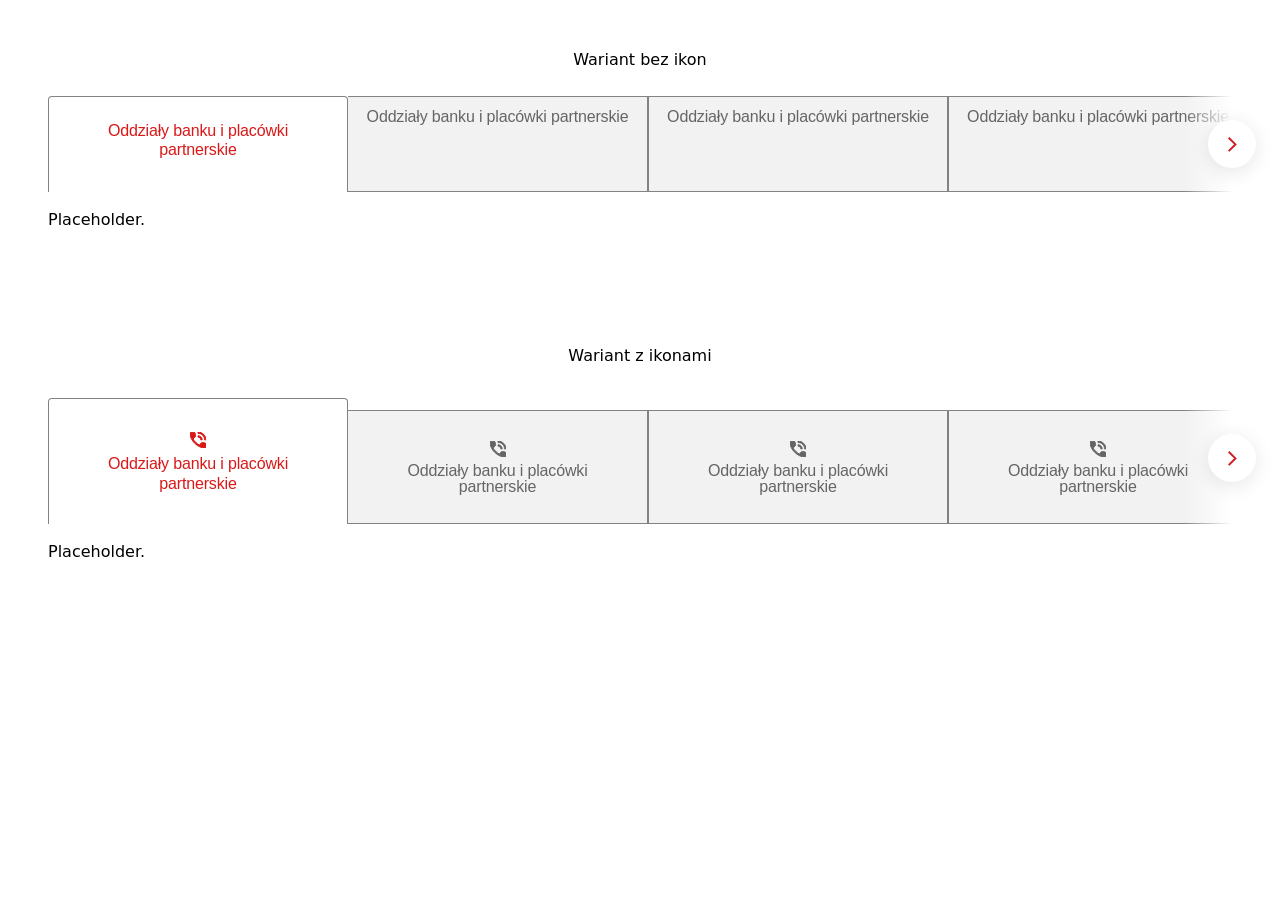
==== public/ptabs.html @ f1843fab "Added mobile tabs and js" ====
<!doctype html>
<html lang="pl">
  <head>
    <meta charset="utf-8" />
    <meta name="viewport" content="width=device-width, initial-scale=1" />
    <title>Taby uniwersalne - test</title>
    <link rel="stylesheet" href="./assets/css/styles.css" />
  </head>
  <body>
    <main class="ptabs-demo">
      <section class="ptabs-container">
        <div class="ptabs-container__title" id="ptabs-title-noicons" role="heading" aria-level="2">Wariant bez ikon</div>
        <div class="ptabs ptabs--no-icons" data-ptabs>
          <div class="ptabs__list" role="tablist" aria-labelledby="ptabs-title-noicons">
            <button class="ptabs__tab" role="tab" id="noicon-tab-1" aria-controls="noicon-panel-1" aria-selected="true" tabindex="0">
              <span class="ptabs__label">Oddziały banku i placówki partnerskie</span>
            </button>
            <button class="ptabs__tab" role="tab" id="noicon-tab-2" aria-controls="noicon-panel-2" aria-selected="false" tabindex="-1">
              <span class="ptabs__label">Oddziały banku i placówki partnerskie</span>
            </button>
            <button class="ptabs__tab" role="tab" id="noicon-tab-3" aria-controls="noicon-panel-3" aria-selected="false" tabindex="-1">
              <span class="ptabs__label">Oddziały banku i placówki partnerskie</span>
            </button>
            <button class="ptabs__tab" role="tab" id="noicon-tab-4" aria-controls="noicon-panel-4" aria-selected="false" tabindex="-1">
              <span class="ptabs__label">Oddziały banku i placówki partnerskie</span>
            </button>
          </div>
          <div class="ptabs__panel" role="tabpanel" id="noicon-panel-1" aria-labelledby="noicon-tab-1" tabindex="-1">
            <p>Placeholder.</p>
          </div>
          <div class="ptabs__panel" role="tabpanel" id="noicon-panel-2" aria-labelledby="noicon-tab-2" tabindex="-1" hidden>
            <p>Placeholder.</p>
          </div>
          <div class="ptabs__panel" role="tabpanel" id="noicon-panel-3" aria-labelledby="noicon-tab-3" tabindex="-1" hidden>
            <p>Placeholder.</p>
          </div>
          <div class="ptabs__panel" role="tabpanel" id="noicon-panel-4" aria-labelledby="noicon-tab-4" tabindex="-1" hidden>
            <p>Placeholder.</p>
          </div>
        </div>
      </section>

      <section class="ptabs-container">
        <div class="ptabs-container__title" id="ptabs-title-icons" role="heading" aria-level="2">Wariant z ikonami</div>
        <div class="ptabs ptabs--icons" data-ptabs>
          <div class="ptabs__list" role="tablist" aria-labelledby="ptabs-title-icons">
            <button class="ptabs__tab" role="tab" id="icon-tab-1" aria-controls="icon-panel-1" aria-selected="true" tabindex="0">
              <span class="ptabs__icon" aria-hidden="true">
                <svg width="16" height="16" viewBox="0 0 16 16" fill="none">
                  <path d="M14.5914 7.8662C14.5373 6.08719 13.8814 4.5767 12.6239 3.33472C11.3663 2.0926 9.83709 1.44479 8.03615 1.3913V0C9.13171 0.0238068 10.1574 0.245565 11.1132 0.665275C12.0691 1.08514 12.9041 1.64761 13.6181 2.3527C14.3319 3.05793 14.9013 3.88259 15.3262 4.82667C15.7513 5.7709 15.9759 6.78408 16 7.8662H14.5914ZM10.8352 7.8662C10.7811 7.12294 10.4891 6.48819 9.95933 5.96197C9.42955 5.4359 8.78849 5.14906 8.03615 5.10145V3.71014C9.17866 3.75776 10.152 4.18017 10.9561 4.97739C11.7604 5.77476 12.1896 6.7377 12.2438 7.8662H10.8352ZM14.9687 16C13.199 16 11.4212 15.5936 9.63512 14.7808C7.8492 13.9679 6.20681 12.8213 4.70793 11.341C3.21515 9.86048 2.0573 8.23961 1.23438 6.47838C0.41146 4.7173 0 2.96278 0 1.21484C0 0.93658 0.093905 0.70315 0.281715 0.514551C0.469525 0.326106 0.704287 0.231884 0.986002 0.231884H4.04871C4.28582 0.231884 4.495 0.308329 4.67623 0.461218C4.85747 0.613952 4.97274 0.802705 5.02204 1.02748L5.56035 3.75652C5.5976 4.00974 5.58977 4.22732 5.53687 4.40928C5.48382 4.59123 5.38866 4.74404 5.2514 4.86771L3.08267 6.95304C3.43168 7.58439 3.83046 8.18164 4.27902 8.74481C4.72741 9.30783 5.2129 9.84557 5.73548 10.358C6.25071 10.8671 6.79849 11.3398 7.37882 11.7762C7.95915 12.2126 8.58581 12.6187 9.2588 12.9946L11.366 10.8951C11.513 10.744 11.6909 10.6381 11.8999 10.5774C12.1087 10.5168 12.3257 10.502 12.5509 10.5329L15.1584 11.0574C15.3955 11.1192 15.589 11.2387 15.7389 11.4159C15.8889 11.593 15.9638 11.794 15.9638 12.0188V15.0261C15.9638 15.3043 15.8685 15.5362 15.6777 15.7217C15.4867 15.9072 15.2504 16 14.9687 16Z" fill="currentColor"/>
                </svg>
              </span>
              <span class="ptabs__label">Oddziały banku i placówki partnerskie</span>
            </button>
            <button class="ptabs__tab" role="tab" id="icon-tab-2" aria-controls="icon-panel-2" aria-selected="false" tabindex="-1">
              <span class="ptabs__icon" aria-hidden="true">
                <svg width="16" height="16" viewBox="0 0 16 16" fill="none">
                  <path d="M14.5914 7.8662C14.5373 6.08719 13.8814 4.5767 12.6239 3.33472C11.3663 2.0926 9.83709 1.44479 8.03615 1.3913V0C9.13171 0.0238068 10.1574 0.245565 11.1132 0.665275C12.0691 1.08514 12.9041 1.64761 13.6181 2.3527C14.3319 3.05793 14.9013 3.88259 15.3262 4.82667C15.7513 5.7709 15.9759 6.78408 16 7.8662H14.5914ZM10.8352 7.8662C10.7811 7.12294 10.4891 6.48819 9.95933 5.96197C9.42955 5.4359 8.78849 5.14906 8.03615 5.10145V3.71014C9.17866 3.75776 10.152 4.18017 10.9561 4.97739C11.7604 5.77476 12.1896 6.7377 12.2438 7.8662H10.8352ZM14.9687 16C13.199 16 11.4212 15.5936 9.63512 14.7808C7.8492 13.9679 6.20681 12.8213 4.70793 11.341C3.21515 9.86048 2.0573 8.23961 1.23438 6.47838C0.41146 4.7173 0 2.96278 0 1.21484C0 0.93658 0.093905 0.70315 0.281715 0.514551C0.469525 0.326106 0.704287 0.231884 0.986002 0.231884H4.04871C4.28582 0.231884 4.495 0.308329 4.67623 0.461218C4.85747 0.613952 4.97274 0.802705 5.02204 1.02748L5.56035 3.75652C5.5976 4.00974 5.58977 4.22732 5.53687 4.40928C5.48382 4.59123 5.38866 4.74404 5.2514 4.86771L3.08267 6.95304C3.43168 7.58439 3.83046 8.18164 4.27902 8.74481C4.72741 9.30783 5.2129 9.84557 5.73548 10.358C6.25071 10.8671 6.79849 11.3398 7.37882 11.7762C7.95915 12.2126 8.58581 12.6187 9.2588 12.9946L11.366 10.8951C11.513 10.744 11.6909 10.6381 11.8999 10.5774C12.1087 10.5168 12.3257 10.502 12.5509 10.5329L15.1584 11.0574C15.3955 11.1192 15.589 11.2387 15.7389 11.4159C15.8889 11.593 15.9638 11.794 15.9638 12.0188V15.0261C15.9638 15.3043 15.8685 15.5362 15.6777 15.7217C15.4867 15.9072 15.2504 16 14.9687 16Z" fill="currentColor"/>
                </svg>
              </span>
              <span class="ptabs__label">Oddziały banku i placówki partnerskie</span>
            </button>
            <button class="ptabs__tab" role="tab" id="icon-tab-3" aria-controls="icon-panel-3" aria-selected="false" tabindex="-1">
              <span class="ptabs__icon" aria-hidden="true">
                <svg width="16" height="16" viewBox="0 0 16 16" fill="none">
                  <path d="M14.5914 7.8662C14.5373 6.08719 13.8814 4.5767 12.6239 3.33472C11.3663 2.0926 9.83709 1.44479 8.03615 1.3913V0C9.13171 0.0238068 10.1574 0.245565 11.1132 0.665275C12.0691 1.08514 12.9041 1.64761 13.6181 2.3527C14.3319 3.05793 14.9013 3.88259 15.3262 4.82667C15.7513 5.7709 15.9759 6.78408 16 7.8662H14.5914ZM10.8352 7.8662C10.7811 7.12294 10.4891 6.48819 9.95933 5.96197C9.42955 5.4359 8.78849 5.14906 8.03615 5.10145V3.71014C9.17866 3.75776 10.152 4.18017 10.9561 4.97739C11.7604 5.77476 12.1896 6.7377 12.2438 7.8662H10.8352ZM14.9687 16C13.199 16 11.4212 15.5936 9.63512 14.7808C7.8492 13.9679 6.20681 12.8213 4.70793 11.341C3.21515 9.86048 2.0573 8.23961 1.23438 6.47838C0.41146 4.7173 0 2.96278 0 1.21484C0 0.93658 0.093905 0.70315 0.281715 0.514551C0.469525 0.326106 0.704287 0.231884 0.986002 0.231884H4.04871C4.28582 0.231884 4.495 0.308329 4.67623 0.461218C4.85747 0.613952 4.97274 0.802705 5.02204 1.02748L5.56035 3.75652C5.5976 4.00974 5.58977 4.22732 5.53687 4.40928C5.48382 4.59123 5.38866 4.74404 5.2514 4.86771L3.08267 6.95304C3.43168 7.58439 3.83046 8.18164 4.27902 8.74481C4.72741 9.30783 5.2129 9.84557 5.73548 10.358C6.25071 10.8671 6.79849 11.3398 7.37882 11.7762C7.95915 12.2126 8.58581 12.6187 9.2588 12.9946L11.366 10.8951C11.513 10.744 11.6909 10.6381 11.8999 10.5774C12.1087 10.5168 12.3257 10.502 12.5509 10.5329L15.1584 11.0574C15.3955 11.1192 15.589 11.2387 15.7389 11.4159C15.8889 11.593 15.9638 11.794 15.9638 12.0188V15.0261C15.9638 15.3043 15.8685 15.5362 15.6777 15.7217C15.4867 15.9072 15.2504 16 14.9687 16Z" fill="currentColor"/>
                </svg>
              </span>
              <span class="ptabs__label">Oddziały banku i placówki partnerskie</span>
            </button>
            <button class="ptabs__tab" role="tab" id="icon-tab-4" aria-controls="icon-panel-4" aria-selected="false" tabindex="-1">
              <span class="ptabs__icon" aria-hidden="true">
                <svg width="16" height="16" viewBox="0 0 16 16" fill="none">
                  <path d="M14.5914 7.8662C14.5373 6.08719 13.8814 4.5767 12.6239 3.33472C11.3663 2.0926 9.83709 1.44479 8.03615 1.3913V0C9.13171 0.0238068 10.1574 0.245565 11.1132 0.665275C12.0691 1.08514 12.9041 1.64761 13.6181 2.3527C14.3319 3.05793 14.9013 3.88259 15.3262 4.82667C15.7513 5.7709 15.9759 6.78408 16 7.8662H14.5914ZM10.8352 7.8662C10.7811 7.12294 10.4891 6.48819 9.95933 5.96197C9.42955 5.4359 8.78849 5.14906 8.03615 5.10145V3.71014C9.17866 3.75776 10.152 4.18017 10.9561 4.97739C11.7604 5.77476 12.1896 6.7377 12.2438 7.8662H10.8352ZM14.9687 16C13.199 16 11.4212 15.5936 9.63512 14.7808C7.8492 13.9679 6.20681 12.8213 4.70793 11.341C3.21515 9.86048 2.0573 8.23961 1.23438 6.47838C0.41146 4.7173 0 2.96278 0 1.21484C0 0.93658 0.093905 0.70315 0.281715 0.514551C0.469525 0.326106 0.704287 0.231884 0.986002 0.231884H4.04871C4.28582 0.231884 4.495 0.308329 4.67623 0.461218C4.85747 0.613952 4.97274 0.802705 5.02204 1.02748L5.56035 3.75652C5.5976 4.00974 5.58977 4.22732 5.53687 4.40928C5.48382 4.59123 5.38866 4.74404 5.2514 4.86771L3.08267 6.95304C3.43168 7.58439 3.83046 8.18164 4.27902 8.74481C4.72741 9.30783 5.21290 9.84557 5.73548 10.358C6.25071 10.8671 6.79849 11.3398 7.37882 11.7762C7.95915 12.2126 8.58581 12.6187 9.2588 12.9946L11.366 10.8951C11.513 10.744 11.6909 10.6381 11.8999 10.5774C12.1087 10.5168 12.3257 10.502 12.5509 10.5329L15.1584 11.0574C15.3955 11.1192 15.589 11.2387 15.7389 11.4159C15.8889 11.593 15.9638 11.794 15.9638 12.0188V15.0261C15.9638 15.3043 15.8685 15.5362 15.6777 15.7217C15.4867 15.9072 15.2504 16 14.9687 16Z" fill="currentColor"/>
                </svg>
              </span>
              <span class="ptabs__label">Oddziały banku i placówki partnerskie</span>
            </button>
          </div>
          <div class="ptabs__panel" role="tabpanel" id="icon-panel-1" aria-labelledby="icon-tab-1" tabindex="-1">
            <p>Placeholder.</p>
          </div>
          <div class="ptabs__panel" role="tabpanel" id="icon-panel-2" aria-labelledby="icon-tab-2" tabindex="-1" hidden>
            <p>Placeholder.</p>
          </div>
          <div class="ptabs__panel" role="tabpanel" id="icon-panel-3" aria-labelledby="icon-tab-3" tabindex="-1" hidden>
            <p>Placeholder.</p>
          </div>
          <div class="ptabs__panel" role="tabpanel" id="icon-panel-4" aria-labelledby="icon-tab-4" tabindex="-1" hidden>
            <p>Placeholder.</p>
          </div>
        </div>
      </section>
    </main>

    <script src="./assets/js/p-tabs.js" type="module"></script>
    <script src="./assets/js/paccordion.js" type="module"></script>
  </body>
</html>
---- public/assets/css/styles.css ----
@charset "UTF-8";
/* Entry point: imports in strict order (mobile-first). */
/* 2) Base: reset + global elements */
html,
body {
  height: 100%;
}

body {
  margin: 0;
  font-family: ui-sans-serif, system-ui, -apple-system, Segoe UI, Roboto, Arial, "Noto Sans", "Liberation Sans", sans-serif;
  background: #ffffff;
  color: #000000;
  line-height: 1.5;
}

a {
  color: inherit;
}

:root {
  --primary-color: #D91918;
  --primary-color-alt: #D11E25;
  --primary-color-90: #C61B21;
  --primary-color-alt-90: #BA2025;
  --primary-color-line: #D21D23;
  --primary-color-alpha: rgba(213, 0, 0, 0.9019607843);
  --primary-gradient: linear-gradient(180deg, var(--primary-color), var(--primary-color-alt));
  --primary-gradient-90: linear-gradient(180deg, var(--primary-color), var(--primary-color-alt));
  --primary-color-filter: invert(16%) sepia(77%) saturate(3542%) hue-rotate(349deg) brightness(103%) contrast(104%);
  --primary-color-alt-filter: invert(20%) sepia(88%) saturate(2417%) hue-rotate(342deg) brightness(90%) contrast(104%);
  --primary-color-90-filter: invert(15%) sepia(94%) saturate(4400%) hue-rotate(351deg) brightness(81%) contrast(90%);
}

body.bodytype-privatebanking {
  --primary-color: #B2A163;
  --primary-color-alt: #AAA668;
  --primary-color-90: #A59B5D;
  --primary-color-alt-90: #9A9F62;
  --primary-color-line: #ABA566;
  --primary-color-alpha: rgba(178, 161, 0, 0.9019607843);
  --primary-gradient: linear-gradient(180deg, var(--primary-color), var(--primary-color-alt));
  --primary-gradient-90: linear-gradient(180deg, var(--primary-color), var(--primary-color-alt));
  --primary-color-filter: invert(74%) sepia(10%) saturate(1390%) hue-rotate(10deg) brightness(85%) contrast(91%);
  --primary-color-alt-filter: invert(71%) sepia(15%) saturate(892%) hue-rotate(19deg) brightness(89%) contrast(89%);
  --primary-color-90-filter: invert(73%) sepia(11%) saturate(1425%) hue-rotate(14deg) brightness(84%) contrast(81%);
}

@font-face {
  font-family: "Sofia Pro Light";
  src: local("Sofia Pro Light"), url("./fonts/sofia-pro-light.woff2") format("woff2"), url("./fonts/sofia-pro-light.ttf") format("truetype");
  font-weight: normal;
  font-display: swap;
}
@font-face {
  font-family: "Sofia Pro Medium";
  src: local("Sofia Pro Medium"), url("./fonts/sofia-pro-medium.woff2") format("woff2"), url("./fonts/sofia-pro-medium.ttf") format("truetype");
  font-weight: normal;
  font-display: swap;
}
@font-face {
  font-family: "Sofia Pro Medium Italic";
  src: local("Sofia Pro Medium Italic"), url("./fonts/sofia-pro-medium-italic.woff2") format("woff2"), url("./fonts/sofia-pro-medium-italic.ttf") format("truetype");
  font-weight: normal;
  font-display: swap;
}
@font-face {
  font-family: "Sofia Pro Bold";
  src: local("Sofia Pro Bold"), url("./fonts/sofia-pro-bold.woff2") format("woff2"), url("./fonts/sofia-pro-bold.ttf") format("truetype");
  font-weight: normal;
  font-display: swap;
}
@font-face {
  font-family: "Sofia Pro Bold Italic";
  src: local("Sofia Pro Bold Italic"), url("./fonts/sofia-pro-bold-italic.woff2") format("woff2"), url("./fonts/sofia-pro-bold-italic.ttf") format("truetype");
  font-style: normal;
  font-display: swap;
}
@font-face {
  font-family: "Sofia Pro Extra Light Italic";
  src: local("Sofia Pro Extra Light Italic"), url("./fonts/sofia-pro-extra-light-italic.woff2") format("woff2"), url("./fonts/sofia-pro-extra-light-italic.ttf") format("truetype");
  font-weight: normal;
  font-display: swap;
}
@font-face {
  font-family: "Sofia Pro Semi Bold";
  src: local("Sofia Pro Semi Bold"), url("./fonts/sofia-pro-semi-bold.woff2") format("woff2"), url("./fonts/sofia-pro-semi-bold.ttf") format("truetype");
  font-weight: normal;
  font-display: swap;
}
@font-face {
  font-family: "Sofia Pro Ultra Light Italic";
  src: local("Sofia Pro Ultra Light Italic"), url("./fonts/sofia-pro-ultra-light-italic.woff2") format("woff2"), url("./fonts/sofia-pro-ultra-light-italic.ttf") format("truetype");
  font-weight: normal;
  font-display: swap;
}
@font-face {
  font-family: "Sofia Pro Regular";
  src: local("Sofia Pro Regular"), url("./fonts/sofia-pro-regular.woff2") format("woff2"), url("./fonts/sofia-pro-regular.ttf") format("truetype");
  font-weight: normal;
  font-display: swap;
}
@font-face {
  font-family: "Sofia Pro Regular Italic";
  src: local("Sofia Pro Regular Italic"), url("./fonts/sofia-pro-regular-italic.woff2") format("woff2"), url("./fonts/sofia-pro-regular-italic.ttf") format("truetype");
  font-weight: normal;
  font-display: swap;
}
@font-face {
  font-family: "Sofia Pro Black";
  src: local("Sofia Pro Black"), url("./fonts/sofia-pro-black.woff2") format("woff2"), url("./fonts/sofia-pro-black.ttf") format("truetype");
  font-display: swap;
}
/*
* BREAKPOINTS
* nazwa | od | do | opis
* ------------------------------------------------------------
*
* small, -small | 0 | 639 | tylko small
* -mobile       | 0 | 959 | mobile i mniejsze
* mobile        | 640 | 959 | tylko mobile
* mobile-       | 640 | ∞   | mobile i większe
* -tablet       | 0 | 1279 | tablet i mniejsze
* tablet        | 960 | 1279 | tylko tablet
* tablet-       | 960 | ∞   | tablet i większe
* -desktop      | 0 | 1679 | desktop i mniejsze
* desktop       | 1280 | 1679 | tylko desktop
* desktop-      | 1280 | ∞  | desktop i większe
* big, big-     | 1680 | ∞  | big i większe
*
*/
.paccordion {
  --rp-gutter: 20px;
  --rp-step: 16px;
}
@media (max-width: 959px) {
  .paccordion {
    --rp-step: 0px;
    padding: 16px var(--rp-gutter);
  }
}
@media (min-width: 960px) {
  .paccordion {
    --rp-step: 20px;
    --rp-gutter: 30px;
    padding: 24px var(--rp-gutter);
  }
}
@media (min-width: 1280px) {
  .paccordion.paccordion.paccordion {
    --rp-gutter: 48px;
    padding: 48px 48px;
  }
  .paccordion.paccordion.paccordion.paccordion--nested {
    padding: 0;
  }
}
.paccordion--framed {
  border: 1px solid #C0C0C0;
  background: #fff;
}
.paccordion-container__header--spaced + .paccordion-container__section > .paccordion--framed {
  border-top: 0;
}
.paccordion-container__section:has(+ .paccordion-container__header) > .paccordion--framed {
  border-bottom: 0;
}
.paccordion--nested {
  border-top: 0;
}
.paccordion__item {
  --rp-lvl: 1;
  --rp-indent: calc(
      var(--rp-gutter) + (var(--rp-lvl) - 1) * var(--rp-step)
  );
  --rp-indent-level: 0px;
  position: relative;
}
.paccordion__item--l1 {
  --rp-lvl: 1;
}
@media (min-width: 960px) {
  .paccordion__item--l1 {
    --rp-indent-level: 0px;
  }
}
@media (max-width: 959px) {
  .paccordion__item--l1 .paccordion__label {
    font-family: "SofiaPro-SemiBold", sans-serif;
    font-weight: 700;
    font-size: 18px;
    line-height: 1;
    letter-spacing: 0;
  }
}
.paccordion__item--l2 {
  --rp-lvl: 2;
}
@media (min-width: 960px) {
  .paccordion__item--l2 {
    --rp-indent-level: 0px;
  }
}
.paccordion__item--l2 .paccordion__label {
  font-size: 18px;
  line-height: 18px;
  font-weight: 400;
  letter-spacing: -0.01em;
}
@media (max-width: 959px) {
  .paccordion__item--l2 .paccordion__label {
    font-family: "SofiaPro-Regular", sans-serif;
    font-weight: 400;
    font-size: 18px;
    line-height: 1;
    letter-spacing: -0.01em;
  }
}
.paccordion__item--l3 {
  --rp-lvl: 3;
}
@media (min-width: 960px) {
  .paccordion__item--l3 {
    --rp-indent-level: 34px;
  }
}
@media (max-width: 959px) {
  .paccordion__item--l3 .paccordion__label {
    font-family: "SofiaPro-Regular", sans-serif;
    font-weight: 400;
    font-size: 18px;
    line-height: 1;
    letter-spacing: -0.01em;
  }
}
.paccordion__item--l4 {
  --rp-lvl: 4;
}
@media (min-width: 960px) {
  .paccordion__item--l4 {
    --rp-indent-level: 68px;
  }
}
@media (max-width: 959px) {
  .paccordion__item--l4 .paccordion__label {
    font-family: "SofiaPro-Regular", sans-serif;
    font-weight: 400;
    font-size: 18px;
    line-height: 1;
    letter-spacing: -0.01em;
  }
}
.paccordion__item::before {
  content: none;
}
.paccordion__item--open + .paccordion__item::before {
  content: none;
  display: none;
}
.paccordion__item:has(> .paccordion__heading > .paccordion__button[aria-expanded=true]) + .paccordion__item::before {
  content: none;
  display: none;
}
.paccordion--nested .paccordion__item::before {
  content: "";
  position: absolute;
  left: var(--rp-gutter);
  right: var(--rp-gutter);
  top: 0;
  height: 1px;
  background: #C0C0C0;
}
@media (max-width: 959px) {
  .paccordion--nested .paccordion__item::before {
    left: 0;
    right: 0;
  }
}
@media (min-width: 960px) {
  .paccordion--nested .paccordion__item::before {
    left: 0;
    right: 0;
  }
}
@media (min-width: 1280px) {
  .paccordion--nested .paccordion__item::before {
    left: 0;
    right: 0;
  }
}
.paccordion [id] {
  scroll-margin-top: 16px;
}
.paccordion > .paccordion__item:first-child::before {
  content: none;
}
.paccordion__panel > .paccordion > .paccordion__item:first-child::before {
  content: none;
}
.paccordion__item--open > .paccordion__panel > .paccordion > .paccordion__item:first-child::before {
  content: none;
}
.paccordion__heading {
  margin: 0;
}
@media (max-width: 959px) {
  .paccordion__heading {
    padding-left: 0;
    padding-right: 0;
  }
}
@media (min-width: 960px) {
  .paccordion__heading {
    padding-left: 0;
    padding-right: 0;
  }
}
.paccordion button.paccordion__button.paccordion__button.paccordion__button {
  width: 100%;
  display: flex;
  align-items: center;
  justify-content: space-between;
  gap: 10px;
  background-color: transparent;
  background-image: linear-gradient(#C0C0C0, #C0C0C0);
  background-size: 100% 1px;
  background-repeat: no-repeat;
  background-position: 0 0;
  border: 0;
  border-radius: 0;
  padding: 9px 28px 9px 28px;
  cursor: pointer;
  font: inherit;
  text-align: left;
  position: relative;
  box-sizing: border-box;
}
.paccordion button.paccordion__button.paccordion__button.paccordion__button--startIcon {
  justify-content: flex-start;
}
@media (max-width: 959px) {
  .paccordion button.paccordion__button.paccordion__button.paccordion__button {
    padding: 8px 8px;
  }
}
@media (min-width: 960px) {
  .paccordion button.paccordion__button.paccordion__button.paccordion__button {
    padding: 24px 16px;
    padding-left: calc(16px + var(--rp-indent-level));
    padding-right: 16px;
  }
}
@media (min-width: 1280px) {
  .paccordion button.paccordion__button.paccordion__button.paccordion__button {
    padding: 24px 16px;
    padding-left: calc(16px + var(--rp-indent-level));
  }
}
.paccordion button.paccordion__button.paccordion__button.paccordion__button:hover, .paccordion button.paccordion__button.paccordion__button.paccordion__button:active {
  background-color: #e2e2e2;
  color: inherit;
}
.paccordion button.paccordion__button.paccordion__button.paccordion__button:focus-visible {
  outline: none;
}
.paccordion button.paccordion__button.paccordion__button.paccordion__button:focus-visible::before {
  content: "";
  position: absolute;
  inset: 0;
  border: 1px solid #D91918;
  pointer-events: none;
  z-index: 1;
}
.paccordion button.paccordion__button.paccordion__button.paccordion__button:focus-visible {
  background-color: #C0C0C0;
}
.paccordion button.paccordion__button.paccordion__button.paccordion__button[aria-expanded=true]:focus-visible::after {
  background: #D91918;
}
.paccordion > .paccordion__item:first-child button.paccordion__button.paccordion__button.paccordion__button {
  background-image: none;
}
@media (min-width: 1280px) {
  .paccordion > .paccordion__item:first-child button.paccordion__button.paccordion__button.paccordion__button {
    padding: 24px 16px;
  }
}
.paccordion__item--open + .paccordion__item > .paccordion__heading > .paccordion__button {
  background-image: none;
}
.paccordion__item:has(> .paccordion__heading > .paccordion__button[aria-expanded=true]) + .paccordion__item > .paccordion__heading > .paccordion__button {
  background-image: none;
}
.paccordion button.paccordion__button.paccordion__button.paccordion__button[aria-expanded=true]::after {
  content: "";
  position: absolute;
  left: var(--rp-gutter);
  right: var(--rp-gutter);
  bottom: 0;
  height: 1px;
  background: #C0C0C0;
}
@media (max-width: 959px) {
  .paccordion button.paccordion__button.paccordion__button.paccordion__button[aria-expanded=true]::after {
    left: 0;
    right: 0;
  }
}
@media (min-width: 960px) {
  .paccordion button.paccordion__button.paccordion__button.paccordion__button[aria-expanded=true]::after {
    left: 0;
    right: 0;
  }
}
.paccordion button.paccordion__button.paccordion__button.paccordion__button[aria-expanded=false] {
  background-color: transparent;
  color: #656565;
}
.paccordion button.paccordion__button.paccordion__button.paccordion__button[aria-expanded=false]:hover, .paccordion button.paccordion__button.paccordion__button.paccordion__button[aria-expanded=false]:active {
  background-color: #e2e2e2;
  color: inherit;
}
.paccordion button.paccordion__button.paccordion__button.paccordion__button[aria-expanded=true] {
  background-color: #ffffff;
  background-image: none;
}
@media (min-width: 960px) {
  .paccordion button.paccordion__button.paccordion__button.paccordion__button[aria-expanded=true] {
    padding-top: 24px;
    padding-bottom: 24px;
  }
}
@media (min-width: 1280px) {
  .paccordion button.paccordion__button.paccordion__button.paccordion__button[aria-expanded=true] {
    padding-top: 24px;
    padding-bottom: 24px;
  }
}
.paccordion button.paccordion__button.paccordion__button.paccordion__button[aria-expanded=true]:hover, .paccordion button.paccordion__button.paccordion__button.paccordion__button[aria-expanded=true]:active {
  background-color: #e2e2e2;
  color: #000000;
}
.paccordion button.paccordion__button.paccordion__button.paccordion__button[aria-expanded=false]:active, .paccordion button.paccordion__button.paccordion__button.paccordion__button[aria-expanded=true]:active {
  background-color: #C0C0C0;
}
.paccordion button.paccordion__button.paccordion__button.paccordion__button:active, .paccordion button.paccordion__button.paccordion__button.paccordion__button:focus-visible:active {
  background-color: #C0C0C0;
}
.paccordion button.paccordion__button.paccordion__button.paccordion__button.paccordion__button--key-active {
  background-color: #C0C0C0;
}
.paccordion .paccordion__button.paccordion__button.paccordion__button .paccordion__label.paccordion__label {
  font-size: 18px;
  font-weight: 700;
  line-height: 100%;
  font-family: "SofiaPro-SemiBold", sans-serif;
  color: inherit;
  letter-spacing: 0;
}
@media (min-width: 960px) {
  .paccordion .paccordion__button.paccordion__button.paccordion__button .paccordion__label.paccordion__label {
    font-family: "SofiaPro-Light", sans-serif;
    font-weight: 300;
    font-size: 18px;
    line-height: 1;
    letter-spacing: 0;
  }
}
@media (min-width: 1280px) {
  .paccordion .paccordion__button.paccordion__button.paccordion__button .paccordion__label.paccordion__label {
    font-family: "SofiaPro-Light", sans-serif;
    font-weight: 300;
    font-size: 18px;
    line-height: 1;
    letter-spacing: 0;
  }
}
@media (max-width: 959px) {
  .paccordion .paccordion__item.paccordion__item--l1 > .paccordion__heading > .paccordion__button .paccordion__label {
    font-family: "SofiaPro-SemiBold", sans-serif;
    font-weight: 700;
    font-size: 18px;
    line-height: 1;
    letter-spacing: 0;
  }
}
@media (max-width: 959px) {
  .paccordion .paccordion__item.paccordion__item--l2 > .paccordion__heading > .paccordion__button .paccordion__label, .paccordion .paccordion__item.paccordion__item--l3 > .paccordion__heading > .paccordion__button .paccordion__label, .paccordion .paccordion__item.paccordion__item--l4 > .paccordion__heading > .paccordion__button .paccordion__label {
    font-family: "SofiaPro-Regular", sans-serif;
    font-weight: 400;
    font-size: 18px;
    line-height: 1;
    letter-spacing: -0.01em;
  }
}
.paccordion .paccordion__button.paccordion__button.paccordion__button .paccordion__icon.paccordion__icon {
  width: 24px;
  height: 24px;
  flex: none;
  color: #D11E25;
  position: relative;
}
.paccordion .paccordion__button.paccordion__button.paccordion__button .paccordion__icon.paccordion__icon--chevron {
  width: 24px;
  height: 24px;
  transition: transform 160ms ease;
  display: inline-flex;
  align-items: center;
  justify-content: center;
  position: relative;
}
.paccordion .paccordion__button.paccordion__button.paccordion__button .paccordion__icon.paccordion__icon--chevron::before {
  content: "";
  width: 15px;
  height: 9px;
  background: currentColor;
  -webkit-mask: url("data:image/svg+xml,%3Csvg width='15' height='9' viewBox='0 0 15 9' fill='none' xmlns='http://www.w3.org/2000/svg'%3E%3Cpath d='M1.41406 1.41418L7.41406 7.41418L13.4141 1.41418' stroke='black' stroke-width='2' stroke-linecap='square'/%3E%3C/svg%3E") center/15px 9px no-repeat;
  mask: url("data:image/svg+xml,%3Csvg width='15' height='9' viewBox='0 0 15 9' fill='none' xmlns='http://www.w3.org/2000/svg'%3E%3Cpath d='M1.41406 1.41418L7.41406 7.41418L13.4141 1.41418' stroke='black' stroke-width='2' stroke-linecap='square'/%3E%3C/svg%3E") center/15px 9px no-repeat;
}
.paccordion .paccordion__button.paccordion__button.paccordion__button .paccordion__icon.paccordion__icon--plusminus::before, .paccordion .paccordion__button.paccordion__button.paccordion__button .paccordion__icon.paccordion__icon--plusminus::after {
  content: "";
  position: absolute;
  left: 50%;
  top: 50%;
  width: 14px;
  height: 2px;
  background: currentColor;
  transform: translate(-50%, -50%);
  border-radius: 99px;
}
.paccordion .paccordion__button.paccordion__button.paccordion__button .paccordion__icon.paccordion__icon--plusminus::after {
  width: 2px;
  height: 14px;
  transition: opacity 140ms ease;
}
.paccordion__item > .paccordion__heading > .paccordion__button {
  color: #656565;
}
.paccordion__item--open > .paccordion__heading > .paccordion__button {
  color: #000000;
}
.paccordion .paccordion__button.paccordion__button.paccordion__button[aria-expanded=true] {
  color: #000000;
}
.paccordion__item--has-open-child > .paccordion__heading > .paccordion__button {
  color: #656565;
}
.paccordion__item--has-open-child > .paccordion__heading > button.paccordion__button.paccordion__button.paccordion__button[aria-expanded=true] {
  color: #656565;
}
.paccordion button.paccordion__button.paccordion__button.paccordion__button[aria-expanded=true] .paccordion__icon--chevron {
  transform: rotate(180deg);
}
.paccordion button.paccordion__button.paccordion__button.paccordion__button[aria-expanded=true] .paccordion__icon--plusminus::after {
  opacity: 0;
}
.paccordion .paccordion__panel.paccordion__panel.paccordion__panel {
  padding: 0 var(--rp-gutter) 0 var(--rp-indent);
  transition: height 220ms ease;
}
@media (max-width: 959px) {
  .paccordion .paccordion__panel.paccordion__panel.paccordion__panel {
    padding-left: 0;
    padding-right: 0;
  }
}
@media (min-width: 960px) {
  .paccordion .paccordion__panel.paccordion__panel.paccordion__panel {
    padding-left: 0;
    padding-right: 0;
  }
}
@media (min-width: 1280px) {
  .paccordion .paccordion__panel.paccordion__panel.paccordion__panel {
    padding-left: 0;
    padding-right: 0;
  }
}
.paccordion__panel > .paccordion {
  margin-left: calc(-1 * var(--rp-indent));
  margin-right: calc(-1 * var(--rp-gutter));
  width: calc(100% + var(--rp-indent) + var(--rp-gutter));
  padding: 0;
}
@media (max-width: 959px) {
  .paccordion__panel > .paccordion {
    margin-left: 0;
    margin-right: 0;
    width: 100%;
  }
}
@media (min-width: 960px) {
  .paccordion__panel > .paccordion {
    margin-left: 0;
    margin-right: 0;
    width: 100%;
  }
}
@media (min-width: 1280px) {
  .paccordion__panel > .paccordion.paccordion--nested.paccordion--nested {
    margin-left: 0;
    margin-right: 0;
    width: 100%;
  }
}
.paccordion__richtext {
  color: #000000;
  font-family: "SofiaPro-Regular", sans-serif;
  padding: 16px 0;
  border-bottom: 1px solid #C0C0C0;
  font-size: 18px;
  line-height: 18px;
  font-weight: 300;
  margin-left: 0;
  padding-left: 16px;
  padding-right: 16px;
  width: 100%;
  box-sizing: border-box;
}
.paccordion__richtext p {
  margin: 14px 0 0 0;
}
.paccordion__richtext p:first-child {
  margin-top: 0;
}
.paccordion__richtext ul,
.paccordion__richtext ol {
  margin: 12px 0 12px 20px;
  padding: 0;
}
.paccordion__richtext li {
  margin: 6px 0;
}
.paccordion__richtext li::marker {
  color: #D11E25;
}
.paccordion__richtext strong {
  font-weight: 650;
}
@media (max-width: 959px) {
  .paccordion__richtext {
    padding-left: 8px;
    padding-right: 8px;
    margin-left: 0;
    padding-top: 16px;
    padding-bottom: 16px;
  }
}
@media (min-width: 960px) {
  .paccordion__richtext {
    font-family: "SofiaPro-Light", sans-serif;
    font-size: 18px;
    line-height: 1.5em;
    font-weight: 100;
    color: #656565;
    padding-left: 16px;
    padding-right: 16px;
  }
}
@media (min-width: 1280px) {
  .paccordion__richtext {
    font-family: "SofiaPro-Light", sans-serif;
    font-size: 18px;
    line-height: 1.5em;
    font-weight: 100;
    color: #656565;
    padding-left: 16px;
    padding-right: 16px;
    position: relative;
    margin-left: 0;
    border-bottom: 0;
  }
}
@media (min-width: 1280px) {
  .paccordion__richtext::after {
    content: "";
    position: absolute;
    left: 0;
    right: 0;
    bottom: 0;
    height: 1px;
    background: #C0C0C0;
  }
}
.paccordion__file-list {
  list-style: none;
  padding: 0;
  margin: 0;
  display: grid;
  grid-template-columns: 1fr;
}
.paccordion__file-list--cols-1 {
  grid-template-columns: 1fr;
}
.paccordion__file-list--cols-2 {
  grid-template-columns: 1fr;
}
@media (min-width: 960px) {
  .paccordion__file-list--cols-2 {
    grid-template-columns: 1fr 1fr;
  }
}
@media (min-width: 960px) {
  .paccordion__file-list {
    border-bottom: 1px solid #C0C0C0;
  }
}
.paccordion__file-link {
  display: grid;
  grid-template-columns: 20px 1fr;
  gap: 10px;
  align-items: start;
  padding: 16px 0;
  text-decoration: none;
  color: #656565;
  border-bottom: 1px solid #C0C0C0;
}
.paccordion__file-link::before {
  content: "";
  width: 24px;
  height: 24px;
  display: block;
  color: #D11E25;
  background: currentColor;
  -webkit-mask: url("data:image/svg+xml,%3Csvg width='24' height='24' viewBox='0 0 24 24' fill='none' xmlns='http://www.w3.org/2000/svg'%3E%3Cpath d='M17 10.5L12 15.5L7 10.5' stroke='black' stroke-width='2'/%3E%3Cline x1='12' y1='2' x2='12' y2='15' stroke='black' stroke-width='2'/%3E%3Cpath d='M18 20.5H6' stroke='black' stroke-width='2'/%3E%3C/svg%3E") center/24px 24px no-repeat;
  mask: url("data:image/svg+xml,%3Csvg width='24' height='24' viewBox='0 0 24 24' fill='none' xmlns='http://www.w3.org/2000/svg'%3E%3Cpath d='M17 10.5L12 15.5L7 10.5' stroke='black' stroke-width='2'/%3E%3Cline x1='12' y1='2' x2='12' y2='15' stroke='black' stroke-width='2'/%3E%3Cpath d='M18 20.5H6' stroke='black' stroke-width='2'/%3E%3C/svg%3E") center/24px 24px no-repeat;
}
@media (max-width: 959px) {
  .paccordion__file-link {
    grid-template-columns: 24px 1fr;
    gap: 10px;
    padding: 16px 0 16px 4px;
  }
}
@media (min-width: 960px) {
  .paccordion__file-link {
    padding: 24px 16px 8px;
    gap: 10px;
    border-bottom: 0;
  }
}
@media (min-width: 1280px) {
  .paccordion__file-link {
    padding: 24px 16px 8px;
  }
}
@media (max-width: 959px) {
  .paccordion .paccordion__item--l1 > .paccordion__panel > .paccordion__file-list .paccordion__file-link {
    padding-left: 0;
  }
}
.paccordion .paccordion__panel .paccordion__file-link.paccordion__file-link {
  text-decoration: none;
  color: #656565;
}
.paccordion .paccordion__panel .paccordion__file-link.paccordion__file-link:hover {
  text-decoration: none;
  color: #656565;
}
.paccordion .paccordion__panel .paccordion__file-link.paccordion__file-link:focus-visible {
  text-decoration: none;
  color: #656565;
  outline: none;
  box-shadow: inset 0 0 0 1px #D91918;
}
@media (min-width: 960px) {
  .paccordion__file-item:last-child .paccordion__file-link {
    padding: 24px 16px;
  }
}
@media (min-width: 960px) {
  .paccordion__item:last-child .paccordion__file-list {
    border-bottom: 0;
  }
}
@media (min-width: 960px) {
  .paccordion:not(.paccordion--framed) > .paccordion__item:last-child .paccordion__file-list {
    border-bottom: 1px solid #C0C0C0;
  }
}
@media (min-width: 1280px) {
  .paccordion:not(.paccordion--framed) > .paccordion__item:last-child .paccordion__file-list {
    border-bottom: 1px solid #C0C0C0;
  }
}
.paccordion__panel > .paccordion .paccordion__item:last-child::after {
  content: "";
  position: absolute;
  left: var(--rp-gutter);
  right: var(--rp-gutter);
  bottom: 0;
  height: 1px;
  background: #C0C0C0;
}
@media (max-width: 959px) {
  .paccordion__panel > .paccordion .paccordion__item:last-child::after {
    left: 0;
    right: 0;
  }
}
@media (min-width: 960px) {
  .paccordion__panel > .paccordion .paccordion__item:last-child::after {
    left: 0;
    right: 0;
  }
}
.paccordion.paccordion:not(.paccordion--framed) > .paccordion__item:last-child::after {
  content: "";
  position: absolute;
  left: 0;
  right: 0;
  bottom: 0;
  height: 1px;
  background: #C0C0C0;
}
.paccordion.paccordion:not(.paccordion--framed) > .paccordion__item:last-child > .paccordion__panel > .paccordion__file-list {
  border-bottom: 1px solid #C0C0C0;
}
.paccordion.paccordion:not(.paccordion--framed) > .paccordion__item:last-child .paccordion__file-item:last-child .paccordion__file-link {
  border-bottom: 0;
}
@media (max-width: 959px) {
  .paccordion.paccordion:not(.paccordion--framed) > .paccordion__item:last-child.paccordion__item--open::after {
    content: none;
  }
}
.paccordion__file-text {
  font-size: 18px;
  line-height: 1;
  font-weight: 300;
  font-family: "SofiaPro-Light", sans-serif;
  color: #656565;
  letter-spacing: 0;
  padding: 3px 0 0;
}
@media (min-width: 960px) {
  .paccordion .paccordion__item--l2 > .paccordion__panel .paccordion__file-link {
    padding-left: calc(16px + var(--rp-indent-level) + 34px);
  }
}
@media (min-width: 960px) {
  .paccordion .paccordion__item--l3 > .paccordion__panel .paccordion__file-link {
    padding-left: calc(16px + var(--rp-indent-level) + 34px);
  }
}
@media (min-width: 960px) {
  .paccordion .paccordion__item--l4 > .paccordion__panel .paccordion__file-link {
    padding-left: calc(16px + var(--rp-indent-level) + 34px);
  }
}
.paccordion .paccordion__item--l2 button.paccordion__button.paccordion__button.paccordion__button.paccordion__button--startIcon {
  justify-content: flex-start;
}
@media (max-width: 959px) {
  .paccordion .paccordion__item--l2 button.paccordion__button.paccordion__button.paccordion__button.paccordion__button--startIcon {
    padding: 8px 8px 8px 4px;
  }
}
@media (min-width: 960px) {
  .paccordion .paccordion__item--l2 button.paccordion__button.paccordion__button.paccordion__button.paccordion__button--startIcon {
    padding: 24px 16px;
    padding-left: calc(16px + var(--rp-indent-level));
  }
}
@media (min-width: 1280px) {
  .paccordion .paccordion__item--l2 button.paccordion__button.paccordion__button.paccordion__button.paccordion__button--startIcon {
    padding: 24px 16px;
    padding-left: calc(16px + var(--rp-indent-level));
  }
}
@media (min-width: 1280px) {
  .paccordion .paccordion__item--l2 button.paccordion__button.paccordion__button.paccordion__button.paccordion__button--startIcon[aria-expanded=true] {
    padding: 24px 16px;
  }
}
.paccordion .paccordion__item--l3 button.paccordion__button.paccordion__button.paccordion__button.paccordion__button--startIcon {
  justify-content: flex-start;
}
@media (min-width: 960px) {
  .paccordion .paccordion__item--l3 button.paccordion__button.paccordion__button.paccordion__button.paccordion__button--startIcon {
    padding-top: 24px;
    padding-bottom: 24px;
    padding-left: calc(16px + var(--rp-indent-level));
    padding-right: 16px;
  }
}
.paccordion .paccordion__item--l4 button.paccordion__button.paccordion__button.paccordion__button.paccordion__button--startIcon {
  justify-content: flex-start;
}
@media (min-width: 960px) {
  .paccordion .paccordion__item--l4 button.paccordion__button.paccordion__button.paccordion__button.paccordion__button--startIcon {
    padding-top: 24px;
    padding-bottom: 24px;
    padding-left: calc(16px + var(--rp-indent-level));
    padding-right: 16px;
  }
}
.paccordion.paccordion .paccordion__item--l2 > .paccordion__heading > .paccordion__button, .paccordion.paccordion .paccordion__item--l3 > .paccordion__heading > .paccordion__button, .paccordion.paccordion .paccordion__item--l4 > .paccordion__heading > .paccordion__button {
  justify-content: flex-start;
}
.paccordion.paccordion .paccordion__button.paccordion__button:has(.paccordion__icon--plusminus) {
  justify-content: flex-start;
}
@media (min-width: 960px) {
  .paccordion .paccordion__panel > .paccordion .paccordion__item--l2 button.paccordion__button.paccordion__button.paccordion__button.paccordion__button--startIcon {
    padding: 24px 16px;
    padding-left: calc(16px + var(--rp-indent-level));
  }
}
@media (min-width: 1280px) {
  .paccordion .paccordion__panel > .paccordion .paccordion__item--l2 button.paccordion__button.paccordion__button.paccordion__button.paccordion__button--startIcon {
    padding: 24px 16px;
    padding-left: calc(16px + var(--rp-indent-level));
  }
}
@media (min-width: 960px) {
  .paccordion .paccordion__panel > .paccordion .paccordion__item--l2 button.paccordion__button.paccordion__button.paccordion__button.paccordion__button--startIcon[aria-expanded=true] {
    padding: 24px 16px;
    padding-left: calc(16px + var(--rp-indent-level));
  }
}
@media (min-width: 1280px) {
  .paccordion .paccordion__panel > .paccordion .paccordion__item--l2 button.paccordion__button.paccordion__button.paccordion__button.paccordion__button--startIcon[aria-expanded=true] {
    padding: 24px 16px;
    padding-left: calc(16px + var(--rp-indent-level));
  }
}
@media (min-width: 960px) {
  .paccordion .paccordion__panel > .paccordion .paccordion__item--l2:first-child button.paccordion__button.paccordion__button.paccordion__button.paccordion__button--startIcon {
    padding: 24px 16px;
    padding-left: calc(16px + var(--rp-indent-level));
  }
}
@media (min-width: 1280px) {
  .paccordion .paccordion__panel > .paccordion .paccordion__item--l2:first-child button.paccordion__button.paccordion__button.paccordion__button.paccordion__button--startIcon {
    padding: 24px 16px;
    padding-left: calc(16px + var(--rp-indent-level));
  }
}
@media (min-width: 960px) {
  .paccordion .paccordion__panel > .paccordion .paccordion__item--l2:first-child button.paccordion__button.paccordion__button.paccordion__button.paccordion__button--startIcon[aria-expanded=true] {
    padding: 24px 16px;
    padding-left: calc(16px + var(--rp-indent-level));
  }
}
@media (min-width: 1280px) {
  .paccordion .paccordion__panel > .paccordion .paccordion__item--l2:first-child button.paccordion__button.paccordion__button.paccordion__button.paccordion__button--startIcon[aria-expanded=true] {
    padding: 24px 16px;
    padding-left: calc(16px + var(--rp-indent-level));
  }
}
@media (min-width: 960px) {
  .paccordion .paccordion__panel > .paccordion .paccordion__item--l3 button.paccordion__button.paccordion__button.paccordion__button.paccordion__button--startIcon {
    padding: 24px 16px;
    padding-left: calc(16px + var(--rp-indent-level));
  }
}
@media (min-width: 1280px) {
  .paccordion .paccordion__panel > .paccordion .paccordion__item--l3 button.paccordion__button.paccordion__button.paccordion__button.paccordion__button--startIcon {
    padding: 24px 16px;
    padding-left: calc(16px + var(--rp-indent-level));
  }
}
@media (min-width: 960px) {
  .paccordion .paccordion__panel > .paccordion .paccordion__item--l4 button.paccordion__button.paccordion__button.paccordion__button.paccordion__button--startIcon {
    padding: 24px 16px;
    padding-left: calc(16px + var(--rp-indent-level));
  }
}
@media (min-width: 1280px) {
  .paccordion .paccordion__panel > .paccordion .paccordion__item--l4 button.paccordion__button.paccordion__button.paccordion__button.paccordion__button--startIcon {
    padding: 24px 16px;
    padding-left: calc(16px + var(--rp-indent-level));
  }
}

@media (max-width: 959px) {
  .paccordion-container__header--spaced + .paccordion-container__section > .paccordion.paccordion--framed > .paccordion__item:last-child .paccordion__panel > .paccordion__richtext {
    border-bottom: 0;
  }
}

@media (max-width: 959px) {
  .paccordion-container__section > .paccordion-container__header--spaced + .paccordion.paccordion--framed > .paccordion__item:last-child .paccordion__panel > .paccordion__richtext {
    border-bottom: 0;
  }
}

@media (max-width: 959px) {
  .paccordion-container__section:first-of-type:has(+ .paccordion-container__header) > .paccordion.paccordion--framed > .paccordion__item:last-child .paccordion__panel > .paccordion__richtext {
    border-bottom: 1px solid #C0C0C0;
  }
}

.paccordion-container__section > .paccordion.paccordion--framed > .paccordion__item:last-child .paccordion__panel > .paccordion__richtext {
  border-bottom: 0;
}

@media (min-width: 1280px) {
  .paccordion-container__section > .paccordion.paccordion--framed > .paccordion__item:last-child .paccordion__panel > .paccordion__richtext::after {
    content: none;
  }
}

@media (max-width: 959px) {
  .paccordion-container__section:has(+ .paccordion-container__header) > .paccordion.paccordion--framed > .paccordion__item:last-child::after {
    content: "";
    position: absolute;
    left: 0;
    right: 0;
    bottom: 0;
    height: 1px;
    background: #C0C0C0;
  }
}

.paccordion-container__section--stacked > .paccordion.paccordion--framed {
  border-bottom: 0;
}

.paccordion-container__section--stacked > .paccordion.paccordion--framed > .paccordion__item:last-child::after {
  content: "";
  position: absolute;
  left: 0;
  right: 0;
  bottom: 0;
  height: 1px;
  background: #C0C0C0;
}

.paccordion-container__section:not(.paccordion-container__section--stacked) > .paccordion.paccordion--framed > .paccordion__item:last-child .paccordion__file-list {
  border-bottom: 0;
}

.paccordion-container__section:not(.paccordion-container__section--stacked) > .paccordion.paccordion--framed > .paccordion__item:last-child .paccordion__file-item:last-child .paccordion__file-link {
  border-bottom: 0;
}

@media (max-width: 959px) {
  .paccordion-container__section > .paccordion:not(.paccordion--framed) > .paccordion__item:last-child::after {
    content: "";
    position: absolute;
    left: 0;
    right: 0;
    bottom: 0;
    height: 1px;
    background: #C0C0C0;
  }
}

@media (max-width: 959px) {
  .paccordion-container__section > .paccordion-container__header--spaced + .paccordion.paccordion--framed > .paccordion__item:last-child::after {
    content: none;
  }
}

@media (max-width: 959px) {
  .paccordion-container__header--spaced + .paccordion-container__section > .paccordion > .paccordion__item:first-child::before {
    content: none;
    background: none;
  }
}

@media (max-width: 959px) {
  .paccordion-container__header--spaced + .paccordion-container__section .paccordion__item:first-child::before {
    content: none;
    background: none;
  }
}

@media (max-width: 959px) {
  .paccordion-container__section > .paccordion.paccordion--framed > .paccordion__item:last-child .paccordion__file-link {
    border-bottom: 0;
  }
}

.paccordion-container {
  --paccordion-gutter: 20px;
  width: 100%;
  margin: 0;
  padding: 0;
  background: #ffffff;
}
@media (min-width: 960px) {
  .paccordion-container {
    --paccordion-gutter: 30px;
  }
}
@media (min-width: 1280px) {
  .paccordion-container {
    --paccordion-gutter: 48px;
    width: 100%;
    max-width: 1632px;
    margin: 0 auto;
  }
}
.paccordion-container__section {
  background: transparent;
  padding: 0 0 48px;
  margin: 0;
  width: 100%;
}
@media (max-width: 959px) {
  .paccordion-container__section:has(+ .paccordion-container__header) {
    padding-bottom: 0;
  }
}
.paccordion-container__section > .paccordion {
  max-width: none;
  margin: 0;
}
.paccordion-container__header {
  display: flex;
  flex-direction: column;
  justify-content: center;
  align-items: center;
  padding: 48px var(--paccordion-gutter) 24px;
  gap: 10px;
  text-align: center;
  margin-bottom: 0;
}
.paccordion-container__header--spaced {
  margin-top: 64px;
}
@media (max-width: 959px) {
  .paccordion-container__header--spaced {
    margin-top: 0;
  }
}
@media (max-width: 959px) {
  .paccordion-container__header {
    align-items: center;
    padding-left: var(--paccordion-gutter);
    padding-right: var(--paccordion-gutter);
    background: #ffffff;
    position: relative;
    z-index: 1;
  }
}
@media (min-width: 960px) {
  .paccordion-container__header {
    padding-top: 72px;
    padding-bottom: 60px;
  }
}
@media (min-width: 1280px) {
  .paccordion-container__header {
    padding-top: 72px;
    padding-bottom: 60px;
  }
}
@media (max-width: 959px) {
  .paccordion-container__section > .paccordion-container__header {
    align-items: center;
  }
}
@media (max-width: 959px) {
  .paccordion-container__section + .paccordion-container__header {
    margin-top: -1px;
    background: #ffffff;
    position: relative;
    z-index: 1;
  }
}
@media (min-width: 960px) {
  .paccordion-container__section + .paccordion-container__header {
    margin-top: 0;
    background: #ffffff;
    position: relative;
    z-index: 1;
  }
}
@media (min-width: 1280px) {
  .paccordion-container__section + .paccordion-container__header {
    margin-top: 0;
    background: #ffffff;
    position: relative;
    z-index: 1;
  }
}
.paccordion-container__section--stacked + .paccordion-container__header {
  margin-top: 0;
  background: #ffffff;
  position: relative;
  z-index: 1;
  border-left: 1px solid #C0C0C0;
  border-right: 1px solid #C0C0C0;
  box-sizing: border-box;
  width: 100%;
}
@media (min-width: 960px) {
  .paccordion-container__section:has(+ .paccordion-container__header) {
    padding-bottom: 0;
  }
}
@media (min-width: 1280px) {
  .paccordion-container__section:has(+ .paccordion-container__header) {
    padding-bottom: 0;
  }
}
.paccordion-container__header:has(.paccordion-container__title--small), .paccordion-container__header:has(.paccordion-container__subtitle--small) {
  align-items: flex-start;
  text-align: left;
  gap: 5px;
  padding: 48px var(--paccordion-gutter) 0;
}
.paccordion-container__title {
  margin: 0;
  font-size: 24px;
  font-weight: 800;
  letter-spacing: -0.02em;
  line-height: 30px;
  color: #656565;
  font-family: "SofiaPro-Bold", sans-serif;
}
.paccordion-container__title--none, .paccordion-container__title--hide {
  display: none;
}
.paccordion-container__title--small {
  font-size: 26px;
  font-weight: 500;
  line-height: 1.1;
  letter-spacing: -0.02em;
  color: #000000;
  font-family: "SofiaPro-Medium", sans-serif;
}
@media (min-width: 960px) {
  .paccordion-container__title--small {
    line-height: 1;
  }
}
.paccordion-container__title--big {
  font-size: 40px;
  line-height: 48px;
}
@media (min-width: 960px) {
  .paccordion-container__title--big {
    font-size: 72px;
  }
}
@media (min-width: 960px) {
  .paccordion-container__title {
    font-size: 60px;
    line-height: 60px;
    letter-spacing: -0.04em;
    color: #000000;
  }
}
@media (min-width: 1280px) {
  .paccordion-container__title {
    font-size: 60px;
    line-height: 60px;
    letter-spacing: -0.04em;
    color: #000000;
  }
}
.paccordion-container__subtitle {
  margin: 0;
  font-size: 28px;
  font-weight: 750;
  letter-spacing: -0.01em;
  font-family: "SofiaPro-Bold", sans-serif;
}
.paccordion-container__subtitle--none, .paccordion-container__subtitle--hide {
  display: none;
}
.paccordion-container__subtitle--small {
  font-size: 20px;
  font-weight: 300;
  line-height: 1.4;
  letter-spacing: -0.02em;
  color: #656565;
  font-family: "SofiaPro-Light", sans-serif;
}
.paccordion-container__subtitle--big {
  font-size: 32px;
}
@media (min-width: 960px) {
  .paccordion-container__subtitle--big {
    font-size: 48px;
  }
}
@media (min-width: 960px) {
  .paccordion-container__subtitle {
    font-size: 40px;
  }
}
@media (min-width: 1280px) {
  .paccordion-container--thin {
    width: 100%;
    max-width: 1328px;
    margin: 0 auto;
  }
}
.paccordion-container--thin .paccordion-container__header {
  align-items: flex-start;
  text-align: left;
  gap: 5px;
  padding: 48px var(--paccordion-gutter) 0;
}
@media (max-width: 959px) {
  .paccordion-container--thin .paccordion-container__header {
    align-items: flex-start;
    text-align: left;
    gap: 5px;
    padding: 48px var(--paccordion-gutter) 0;
  }
}
.paccordion-container--thin .paccordion-container__title {
  font-size: 26px;
  font-weight: 500;
  line-height: 1.1;
  letter-spacing: -0.02em;
  color: #000000;
  font-family: "SofiaPro-Medium", sans-serif;
}
@media (min-width: 960px) {
  .paccordion-container--thin .paccordion-container__title {
    line-height: 1;
  }
}
.paccordion-container--thin .paccordion-container__subtitle {
  font-size: 20px;
  font-weight: 300;
  line-height: 1.4;
  letter-spacing: -0.02em;
  color: #656565;
  font-family: "SofiaPro-Light", sans-serif;
}

/*
* BREAKPOINTS
* nazwa | od | do | opis
* ------------------------------------------------------------
*
* small, -small | 0 | 639 | tylko small
* -mobile       | 0 | 959 | mobile i mniejsze
* mobile        | 640 | 959 | tylko mobile
* mobile-       | 640 | ∞   | mobile i większe
* -tablet       | 0 | 1279 | tablet i mniejsze
* tablet        | 960 | 1279 | tylko tablet
* tablet-       | 960 | ∞   | tablet i większe
* -desktop      | 0 | 1679 | desktop i mniejsze
* desktop       | 1280 | 1679 | tylko desktop
* desktop-      | 1280 | ∞  | desktop i większe
* big, big-     | 1680 | ∞  | big i większe
*
*/
.ptabs-container {
  --ptabs-gutter: 0px;
  --ptabs-tab-width: 204px;
  --ptabs-tab-width-active: 204px;
  --ptabs-tab-width-inactive: 148px;
  --ptabs-tab-height-active: 116px;
  --ptabs-tab-height-inactive: 105px;
  --ptabs-tablist-height: 116px;
  --ptabs-edge-padding: 1px;
  width: 100%;
  margin: 0;
  padding: 0;
  background: #FFFFFF;
}
@media (min-width: 960px) {
  .ptabs-container {
    --ptabs-gutter: 30px;
    --ptabs-tab-width: 260px;
    --ptabs-tab-width-active: var(--ptabs-tab-width);
    --ptabs-tab-width-inactive: var(--ptabs-tab-width);
    --ptabs-tab-height-active: 96px;
    --ptabs-tab-height-inactive: 96px;
    --ptabs-tablist-height: 96px;
    --ptabs-edge-padding: 0px;
  }
}
@media (min-width: 1280px) {
  .ptabs-container {
    --ptabs-gutter: 48px;
    --ptabs-tab-width: 300px;
    --ptabs-tab-width-active: var(--ptabs-tab-width);
    --ptabs-tab-width-inactive: var(--ptabs-tab-width);
    --ptabs-tab-height-active: 96px;
    --ptabs-tab-height-inactive: 96px;
    --ptabs-tablist-height: 96px;
    --ptabs-edge-padding: 0px;
    width: 100%;
    max-width: 1632px;
    margin: 0 auto;
  }
}
.ptabs-container__title {
  padding: 48px var(--ptabs-gutter) 24px;
  text-align: center;
  margin: 0;
}
.ptabs-container > .ptabs {
  padding: 0 0 48px;
}
@media (min-width: 960px) {
  .ptabs-container > .ptabs {
    padding: 0 var(--ptabs-gutter) 48px;
  }
}

.ptabs {
  display: flex;
  flex-direction: column;
}
.ptabs__nav {
  position: relative;
  width: 100%;
  height: var(--ptabs-tablist-height);
}
.ptabs__viewport {
  overflow-x: auto;
  overflow-y: hidden;
  height: 100%;
  padding: 0 var(--ptabs-edge-padding);
  scrollbar-width: none;
  position: relative;
}
.ptabs__viewport::-webkit-scrollbar {
  display: none;
}
.ptabs__list {
  display: flex;
  flex-wrap: nowrap;
  gap: 0;
  align-items: flex-end;
  padding-left: var(--ptabs-side-padding-left, 0px);
  padding-right: var(--ptabs-side-padding-right, 0px);
  height: 100%;
  margin: 0 calc(var(--ptabs-edge-padding) * -1);
}
.ptabs__tab {
  font-family: "SofiaPro-Regular", sans-serif;
  font-size: 18px;
  line-height: 1;
  letter-spacing: -0.01em;
  cursor: pointer;
  padding: 16px 20px 12px 20px;
  background-color: #F2F2F2;
  border: 1px solid #828282;
  transition: border-color 0.3s, color 0.3s, background-color 0.3s;
  flex: 0 0 var(--ptabs-tab-width-inactive);
  text-align: center;
  user-select: none;
  font-weight: 400;
  margin-top: 0;
  color: #656565;
  display: flex;
  flex-direction: column;
  align-items: center;
  justify-content: center;
  gap: 6px;
  min-height: var(--ptabs-tab-height-inactive);
  height: var(--ptabs-tab-height-inactive);
  border-radius: 0;
  background-clip: padding-box;
}
@media (min-width: 960px) {
  .ptabs__tab {
    font-size: 16px;
    line-height: 1.2;
    margin-top: 6px;
    min-height: 96px;
    padding: 18px 24px 16px 24px;
    border-radius: 0;
    justify-content: flex-start;
  }
}
.ptabs__tab:hover {
  color: #D91918;
}
.ptabs__tab:focus-visible {
  outline: 2px solid #D91918;
  outline-offset: 2px;
}
.ptabs__tab:not([aria-selected=true]):active {
  background-color: rgb(249.65, 249.65, 249.65);
}
.ptabs__tab[aria-selected=true], .ptabs__tab--active {
  color: #D91918;
  background-color: #FFFFFF;
  padding-top: 20px;
  margin-top: 0;
  border: 1px solid #828282;
  border-bottom: 0;
  border-radius: 4px 4px 0 0;
  cursor: default;
  z-index: 1;
  position: relative;
  flex: 0 0 var(--ptabs-tab-width-active);
  min-height: var(--ptabs-tab-height-active);
  height: var(--ptabs-tab-height-active);
}
@media (min-width: 960px) {
  .ptabs__tab[aria-selected=true], .ptabs__tab--active {
    padding-top: 24px;
  }
}
.ptabs__tab[aria-selected=true], .ptabs__tab--active {
  padding: 20px 28px 12px 28px;
  min-height: var(--ptabs-tab-height-active);
  margin-top: 0;
}
.ptabs__tab--adjacent-left {
  border-left: 0;
}
.ptabs__tab--adjacent-right {
  border-right: 0;
}
.ptabs__label {
  display: block;
  max-width: 132px;
  margin: 0 auto;
  line-height: 1;
}
.ptabs__icon {
  width: 16px;
  height: 16px;
  color: inherit;
}
.ptabs__icon svg {
  width: 100%;
  height: 100%;
  display: block;
  stroke: currentColor;
}
.ptabs--icons {
  --ptabs-tab-height-active: 126px;
  --ptabs-tab-height-inactive: 114px;
  --ptabs-tablist-height: 132px;
}
.ptabs--icons .ptabs__tab {
  padding: 12px 8px;
  gap: 8px;
  justify-content: center;
  min-height: var(--ptabs-tab-height-inactive);
  height: var(--ptabs-tab-height-inactive);
}
.ptabs--icons .ptabs__label {
  line-height: 1;
  margin: 0;
}
.ptabs--icons .ptabs__tab[aria-selected=true] .ptabs__label,
.ptabs--icons .ptabs__tab--active .ptabs__label {
  font-family: "SofiaPro-Regular", sans-serif;
  font-size: 18px;
  line-height: 22px;
  letter-spacing: -0.01em;
  font-weight: 400;
  text-align: center;
}
.ptabs--icons .ptabs__tab[aria-selected=true],
.ptabs--icons .ptabs__tab--active {
  padding: 24px 36px 12px 36px;
  min-height: var(--ptabs-tab-height-active);
  height: var(--ptabs-tab-height-active);
  margin-top: 0;
}
.ptabs--icons .ptabs__icon {
  margin-top: 0;
}
@media (min-width: 960px) {
  .ptabs--icons .ptabs__tab {
    padding: 18px 24px 16px 24px;
    gap: 6px;
    min-height: 96px;
  }
  .ptabs--icons .ptabs__tab[aria-selected=true],
  .ptabs--icons .ptabs__tab--active {
    padding: 18px 24px 16px 24px;
    min-height: 96px;
    margin-top: 0;
  }
}
.ptabs--no-icons .ptabs__tab {
  min-height: 105px;
  padding: 12px 8px;
}
.ptabs--no-icons .ptabs__tab[aria-selected=true],
.ptabs--no-icons .ptabs__tab--active {
  margin-top: 0;
  min-height: 116px;
  padding: 24px 36px 12px 36px;
}
@media (min-width: 960px) {
  .ptabs--no-icons .ptabs__tab {
    min-height: 96px;
  }
  .ptabs--no-icons .ptabs__tab[aria-selected=true],
  .ptabs--no-icons .ptabs__tab--active {
    min-height: 96px;
  }
}
.ptabs .ptabs__tab[aria-selected=true]:has(.ptabs__icon),
.ptabs .ptabs__tab--active:has(.ptabs__icon) {
  margin-top: 6px;
}
@media (min-width: 960px) {
  .ptabs .ptabs__tab[aria-selected=true]:has(.ptabs__icon),
  .ptabs .ptabs__tab--active:has(.ptabs__icon) {
    margin-top: 0;
  }
}
.ptabs .ptabs__tab[aria-selected=true] .ptabs__label,
.ptabs .ptabs__tab--active .ptabs__label {
  font-family: "SofiaPro-Regular", sans-serif;
  font-size: 18px;
  line-height: 1;
  letter-spacing: -0.01em;
  font-weight: 400;
  text-align: center;
}
@media (min-width: 960px) {
  .ptabs__label {
    max-width: none;
  }
  .ptabs .ptabs__tab[aria-selected=true] .ptabs__label,
  .ptabs .ptabs__tab--active .ptabs__label {
    font-size: 16px;
    line-height: 1.2;
  }
}
.ptabs__panel,
.ptabs .ptab {
  background-color: transparent;
  padding: 0;
}
.ptabs__panel[hidden],
.ptabs .ptab[hidden] {
  display: none;
}
.ptabs__chevron {
  position: absolute;
  top: 50%;
  transform: translateY(-50%);
  width: 48px;
  height: 48px;
  border-radius: 999px;
  border: 0;
  background: #FFFFFF;
  box-shadow: 0 4px 20px 0 rgba(0, 0, 0, 0.1);
  color: #D91918;
  background-image: none;
  display: none;
  align-items: center;
  justify-content: center;
  padding: 10px;
  gap: 10px;
  cursor: pointer;
  z-index: 3;
  outline: none;
}
.ptabs__chevron::before {
  content: "";
  display: block;
  width: 9px;
  height: 15px;
  border: 0;
  background-repeat: no-repeat;
  background-position: center;
  background-size: contain;
  transform: translateZ(0);
}
.ptabs__chevron svg {
  display: none;
}
.ptabs__chevron:focus-visible {
  outline: 2px solid #D91918;
  outline-offset: 2px;
}
.ptabs__chevron--prev {
  left: 0;
}
.ptabs__chevron--prev::before {
  background-image: url("data:image/svg+xml;utf8,<svg width='9' height='15' viewBox='0 0 9 15' fill='none' xmlns='http://www.w3.org/2000/svg'><path d='M7.41406 1.41431L1.41406 7.41431L7.41406 13.4143' stroke='%23D11E25' stroke-width='2' stroke-linecap='square'/></svg>");
  transform: none;
}
.ptabs__chevron--next {
  right: 0;
}
.ptabs__chevron--next::before {
  background-image: url("data:image/svg+xml;utf8,<svg width='9' height='15' viewBox='0 0 9 15' fill='none' xmlns='http://www.w3.org/2000/svg'><path d='M1.41406 13.4143L7.41406 7.41431L1.41406 1.41431' stroke='%23D11E25' stroke-width='2' stroke-linecap='square'/></svg>");
  transform: rotate(0deg);
}
.ptabs__chevron[disabled] {
  opacity: 0.35;
  cursor: default;
}
.ptabs__chevron[aria-disabled=true] {
  display: none;
}
.ptabs__chevron--hidden {
  display: none;
}
.ptabs__nav--overflow .ptabs__chevron {
  display: inline-flex;
}
.ptabs__nav--overflow .ptabs__chevron[aria-disabled=true], .ptabs__nav--overflow .ptabs__chevron--hidden {
  display: none;
}
.ptabs__nav--overflow::before, .ptabs__nav--overflow::after {
  content: "";
  position: absolute;
  top: 0;
  width: 48px;
  height: 100%;
  z-index: 2;
  pointer-events: none;
  opacity: 0;
}
.ptabs__nav--overflow::before {
  left: 0;
  background: linear-gradient(90deg, #FFFFFF 0%, rgba(255, 255, 255, 0) 100%);
}
.ptabs__nav--overflow::after {
  right: 0;
  background: linear-gradient(270deg, #FFFFFF 0%, rgba(255, 255, 255, 0) 100%);
}
.ptabs__nav--overflow.ptabs__nav--show-prev::before {
  opacity: 1;
}
.ptabs__nav--overflow.ptabs__nav--show-next::after {
  opacity: 1;
}
@media (max-width: 1279px) {
  .ptabs__nav {
    margin: 0 calc(var(--ptabs-gutter) * -1);
  }
  .ptabs__chevron--prev {
    left: 0;
    background: linear-gradient(90deg, #FFFFFF 0%, #FFFFFF 100%);
  }
  .ptabs__chevron--next {
    right: 0;
    background: linear-gradient(270deg, #FFFFFF 0%, #FFFFFF 100%);
  }
}
@media (min-width: 1280px) {
  .ptabs__nav {
    margin: 0;
  }
  .ptabs__chevron--prev {
    left: -24px;
  }
  .ptabs__chevron--next {
    right: -24px;
  }
}

/*# sourceMappingURL=styles.css.map */
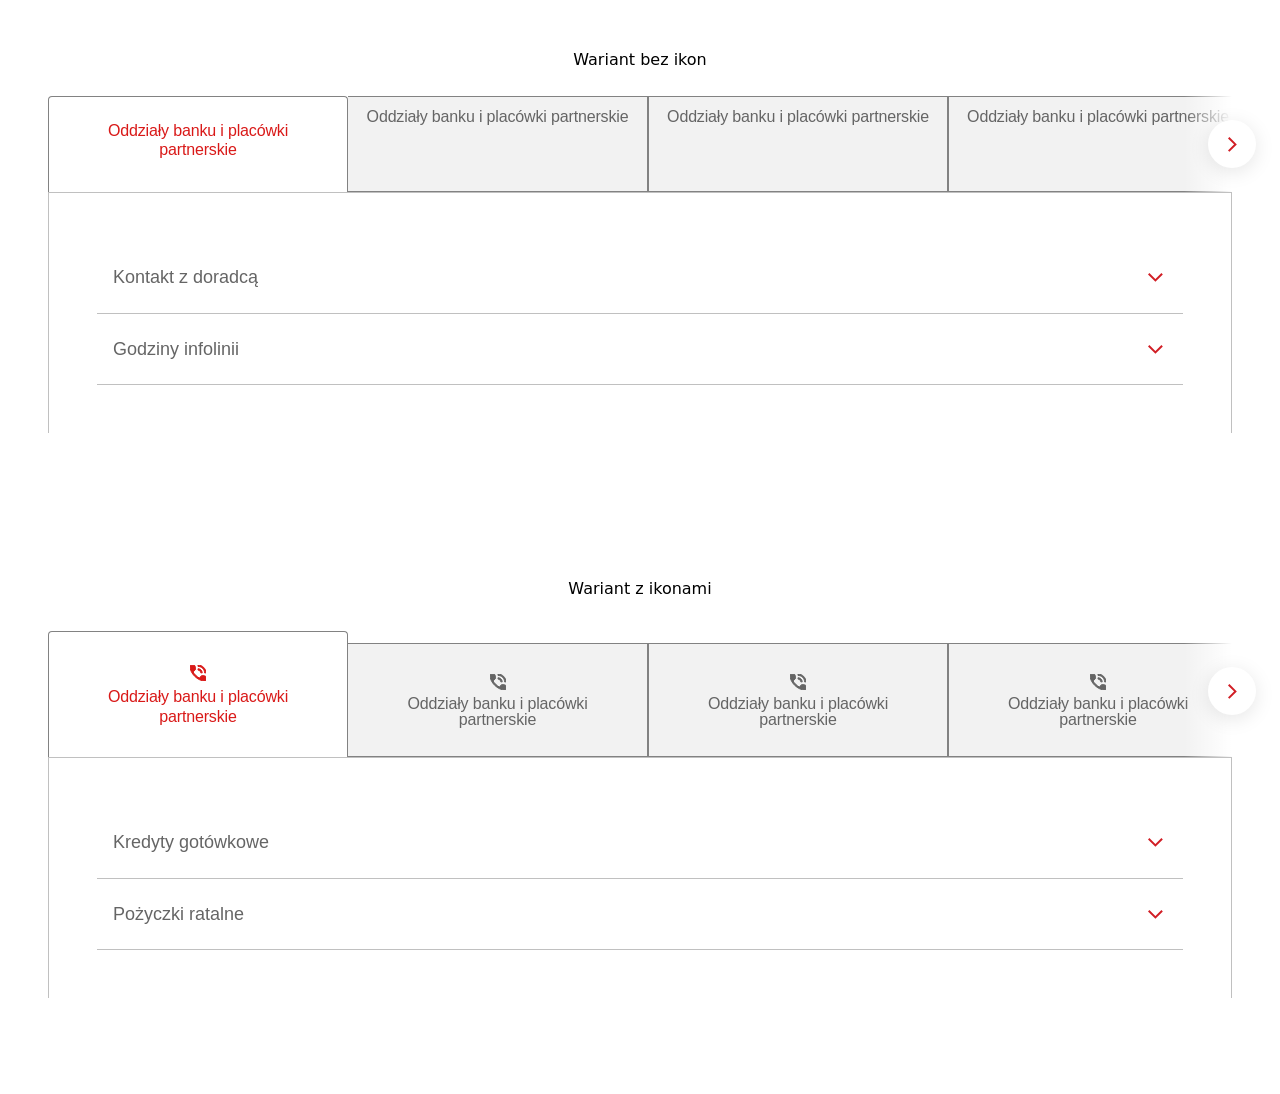
==== commit eab0da01: "Fixed line-heigh bug" ====
--- a/public/ptabs.html
+++ b/public/ptabs.html
@@ -26,16 +26,170 @@
             </button>
           </div>
           <div class="ptabs__panel" role="tabpanel" id="noicon-panel-1" aria-labelledby="noicon-tab-1" tabindex="-1">
-            <p>Placeholder.</p>
+            <div class="paccordion-container">
+              <section class="paccordion-container__section paccordion-container__section--stacked" aria-label="Przykładowe akordeony">
+                <div class="paccordion paccordion--framed">
+                  <div class="paccordion__item paccordion__item--l1" id="accordion-1-item-1">
+                    <div class="paccordion__heading" role="heading" aria-level="3">
+                      <button class="paccordion__button" type="button" aria-expanded="false" aria-controls="accordion-1-panel-1" id="accordion-1-button-1">
+                        <span class="paccordion__label">Kontakt z doradcą</span>
+                        <span class="paccordion__icon paccordion__icon--chevron" aria-hidden="true"></span>
+                      </button>
+                    </div>
+                    <div class="paccordion__panel" id="accordion-1-panel-1" role="region" aria-labelledby="accordion-1-button-1" hidden>
+                      <div class="paccordion__richtext"><p>Placeholder.</p></div>
+                    </div>
+                  </div>
+                  <div class="paccordion__item paccordion__item--l1" id="accordion-1-item-2">
+                    <div class="paccordion__heading" role="heading" aria-level="3">
+                      <button class="paccordion__button" type="button" aria-expanded="false" aria-controls="accordion-1-panel-2" id="accordion-1-button-2">
+                        <span class="paccordion__label">Godziny infolinii</span>
+                        <span class="paccordion__icon paccordion__icon--chevron" aria-hidden="true"></span>
+                      </button>
+                    </div>
+                    <div class="paccordion__panel" id="accordion-1-panel-2" role="region" aria-labelledby="accordion-1-button-2" hidden>
+                      <div class="paccordion paccordion--nested">
+                        <div class="paccordion__item paccordion__item--l2" id="accordion-1-nested-item-1">
+                          <div class="paccordion__heading" role="heading" aria-level="4">
+                            <button class="paccordion__button paccordion__button--startIcon" type="button" aria-expanded="false" aria-controls="accordion-1-nested-panel-1" id="accordion-1-nested-button-1">
+                              <span class="paccordion__icon paccordion__icon--plusminus" aria-hidden="true"></span>
+                              <span class="paccordion__label">Szczegóły</span>
+                            </button>
+                          </div>
+                          <div class="paccordion__panel" id="accordion-1-nested-panel-1" hidden>
+                            <div class="paccordion__richtext"><p>Placeholder.</p></div>
+                          </div>
+                        </div>
+                        <div class="paccordion__item paccordion__item--l2" id="accordion-1-nested-item-2">
+                          <div class="paccordion__heading" role="heading" aria-level="4">
+                            <button class="paccordion__button paccordion__button--startIcon" type="button" aria-expanded="false" aria-controls="accordion-1-nested-panel-2" id="accordion-1-nested-button-2">
+                              <span class="paccordion__icon paccordion__icon--plusminus" aria-hidden="true"></span>
+                              <span class="paccordion__label">Wymagane dokumenty</span>
+                            </button>
+                          </div>
+                          <div class="paccordion__panel" id="accordion-1-nested-panel-2" hidden>
+                            <div class="paccordion__richtext"><p>Placeholder.</p></div>
+                          </div>
+                        </div>
+                      </div>
+                    </div>
+                  </div>
+                </div>
+              </section>
+            </div>
           </div>
           <div class="ptabs__panel" role="tabpanel" id="noicon-panel-2" aria-labelledby="noicon-tab-2" tabindex="-1" hidden>
-            <p>Placeholder.</p>
+            <div class="paccordion-container">
+              <section class="paccordion-container__section paccordion-container__section--stacked" aria-label="Przykładowe akordeony">
+                <div class="paccordion paccordion--framed">
+                  <div class="paccordion__item paccordion__item--l1" id="accordion-2-item-1">
+                    <div class="paccordion__heading" role="heading" aria-level="3">
+                      <button class="paccordion__button" type="button" aria-expanded="false" aria-controls="accordion-2-panel-1" id="accordion-2-button-1">
+                        <span class="paccordion__label">Oddziały i placówki</span>
+                        <span class="paccordion__icon paccordion__icon--chevron" aria-hidden="true"></span>
+                      </button>
+                    </div>
+                    <div class="paccordion__panel" id="accordion-2-panel-1" role="region" aria-labelledby="accordion-2-button-1" hidden>
+                      <div class="paccordion paccordion--nested">
+                        <div class="paccordion__item paccordion__item--l2" id="accordion-2-nested-item-1">
+                          <div class="paccordion__heading" role="heading" aria-level="4">
+                            <button class="paccordion__button paccordion__button--startIcon" type="button" aria-expanded="false" aria-controls="accordion-2-nested-panel-1" id="accordion-2-nested-button-1">
+                              <span class="paccordion__icon paccordion__icon--plusminus" aria-hidden="true"></span>
+                              <span class="paccordion__label">Adresy i mapy</span>
+                            </button>
+                          </div>
+                          <div class="paccordion__panel" id="accordion-2-nested-panel-1" hidden>
+                            <div class="paccordion__richtext"><p>Placeholder.</p></div>
+                          </div>
+                        </div>
+                        <div class="paccordion__item paccordion__item--l2" id="accordion-2-nested-item-2">
+                          <div class="paccordion__heading" role="heading" aria-level="4">
+                            <button class="paccordion__button paccordion__button--startIcon" type="button" aria-expanded="false" aria-controls="accordion-2-nested-panel-2" id="accordion-2-nested-button-2">
+                              <span class="paccordion__icon paccordion__icon--plusminus" aria-hidden="true"></span>
+                              <span class="paccordion__label">Udogodnienia</span>
+                            </button>
+                          </div>
+                          <div class="paccordion__panel" id="accordion-2-nested-panel-2" hidden>
+                            <div class="paccordion__richtext"><p>Placeholder.</p></div>
+                          </div>
+                        </div>
+                      </div>
+                    </div>
+                  </div>
+                  <div class="paccordion__item paccordion__item--l1" id="accordion-2-item-2">
+                    <div class="paccordion__heading" role="heading" aria-level="3">
+                      <button class="paccordion__button" type="button" aria-expanded="false" aria-controls="accordion-2-panel-2" id="accordion-2-button-2">
+                        <span class="paccordion__label">Bankomaty i wpłatomaty</span>
+                        <span class="paccordion__icon paccordion__icon--chevron" aria-hidden="true"></span>
+                      </button>
+                    </div>
+                    <div class="paccordion__panel" id="accordion-2-panel-2" role="region" aria-labelledby="accordion-2-button-2" hidden>
+                      <div class="paccordion__richtext"><p>Placeholder.</p></div>
+                    </div>
+                  </div>
+                </div>
+              </section>
+            </div>
           </div>
           <div class="ptabs__panel" role="tabpanel" id="noicon-panel-3" aria-labelledby="noicon-tab-3" tabindex="-1" hidden>
-            <p>Placeholder.</p>
+            <div class="paccordion-container">
+              <section class="paccordion-container__section paccordion-container__section--stacked" aria-label="Przykładowe akordeony">
+                <div class="paccordion paccordion--framed">
+                  <div class="paccordion__item paccordion__item--l1" id="accordion-3-item-1">
+                    <div class="paccordion__heading" role="heading" aria-level="3">
+                      <button class="paccordion__button" type="button" aria-expanded="false" aria-controls="accordion-3-panel-1" id="accordion-3-button-1">
+                        <span class="paccordion__label">Opłaty i prowizje</span>
+                        <span class="paccordion__icon paccordion__icon--chevron" aria-hidden="true"></span>
+                      </button>
+                    </div>
+                    <div class="paccordion__panel" id="accordion-3-panel-1" role="region" aria-labelledby="accordion-3-button-1" hidden>
+                      <div class="paccordion__richtext"><p>Placeholder.</p></div>
+                    </div>
+                  </div>
+                  <div class="paccordion__item paccordion__item--l1" id="accordion-3-item-2">
+                    <div class="paccordion__heading" role="heading" aria-level="3">
+                      <button class="paccordion__button" type="button" aria-expanded="false" aria-controls="accordion-3-panel-2" id="accordion-3-button-2">
+                        <span class="paccordion__label">Regulaminy</span>
+                        <span class="paccordion__icon paccordion__icon--chevron" aria-hidden="true"></span>
+                      </button>
+                    </div>
+                    <div class="paccordion__panel" id="accordion-3-panel-2" role="region" aria-labelledby="accordion-3-button-2" hidden>
+                      <div class="paccordion__richtext"><p>Placeholder.</p></div>
+                    </div>
+                  </div>
+                </div>
+              </section>
+            </div>
           </div>
           <div class="ptabs__panel" role="tabpanel" id="noicon-panel-4" aria-labelledby="noicon-tab-4" tabindex="-1" hidden>
-            <p>Placeholder.</p>
+            <div class="paccordion-container">
+              <section class="paccordion-container__section paccordion-container__section--stacked" aria-label="Przykładowe akordeony">
+                <div class="paccordion paccordion--framed">
+                  <div class="paccordion__item paccordion__item--l1" id="accordion-4-item-1">
+                    <div class="paccordion__heading" role="heading" aria-level="3">
+                      <button class="paccordion__button" type="button" aria-expanded="false" aria-controls="accordion-4-panel-1" id="accordion-4-button-1">
+                        <span class="paccordion__label">Karty debetowe</span>
+                        <span class="paccordion__icon paccordion__icon--chevron" aria-hidden="true"></span>
+                      </button>
+                    </div>
+                    <div class="paccordion__panel" id="accordion-4-panel-1" role="region" aria-labelledby="accordion-4-button-1" hidden>
+                      <div class="paccordion__richtext"><p>Placeholder.</p></div>
+                    </div>
+                  </div>
+                  <div class="paccordion__item paccordion__item--l1" id="accordion-4-item-2">
+                    <div class="paccordion__heading" role="heading" aria-level="3">
+                      <button class="paccordion__button" type="button" aria-expanded="false" aria-controls="accordion-4-panel-2" id="accordion-4-button-2">
+                        <span class="paccordion__label">Karty kredytowe</span>
+                        <span class="paccordion__icon paccordion__icon--chevron" aria-hidden="true"></span>
+                      </button>
+                    </div>
+                    <div class="paccordion__panel" id="accordion-4-panel-2" role="region" aria-labelledby="accordion-4-button-2" hidden>
+                      <div class="paccordion__richtext"><p>Placeholder.</p></div>
+                    </div>
+                  </div>
+                </div>
+              </section>
+            </div>
           </div>
         </div>
       </section>
@@ -78,16 +232,124 @@
             </button>
           </div>
           <div class="ptabs__panel" role="tabpanel" id="icon-panel-1" aria-labelledby="icon-tab-1" tabindex="-1">
-            <p>Placeholder.</p>
+            <div class="paccordion-container">
+              <section class="paccordion-container__section paccordion-container__section--stacked" aria-label="Przykładowe akordeony">
+                <div class="paccordion paccordion--framed">
+                  <div class="paccordion__item paccordion__item--l1" id="accordion-5-item-1">
+                    <div class="paccordion__heading" role="heading" aria-level="3">
+                      <button class="paccordion__button" type="button" aria-expanded="false" aria-controls="accordion-5-panel-1" id="accordion-5-button-1">
+                        <span class="paccordion__label">Kredyty gotówkowe</span>
+                        <span class="paccordion__icon paccordion__icon--chevron" aria-hidden="true"></span>
+                      </button>
+                    </div>
+                    <div class="paccordion__panel" id="accordion-5-panel-1" role="region" aria-labelledby="accordion-5-button-1" hidden>
+                      <div class="paccordion__richtext"><p>Placeholder.</p></div>
+                    </div>
+                  </div>
+                  <div class="paccordion__item paccordion__item--l1" id="accordion-5-item-2">
+                    <div class="paccordion__heading" role="heading" aria-level="3">
+                      <button class="paccordion__button" type="button" aria-expanded="false" aria-controls="accordion-5-panel-2" id="accordion-5-button-2">
+                        <span class="paccordion__label">Pożyczki ratalne</span>
+                        <span class="paccordion__icon paccordion__icon--chevron" aria-hidden="true"></span>
+                      </button>
+                    </div>
+                    <div class="paccordion__panel" id="accordion-5-panel-2" role="region" aria-labelledby="accordion-5-button-2" hidden>
+                      <div class="paccordion__richtext"><p>Placeholder.</p></div>
+                    </div>
+                  </div>
+                </div>
+              </section>
+            </div>
           </div>
           <div class="ptabs__panel" role="tabpanel" id="icon-panel-2" aria-labelledby="icon-tab-2" tabindex="-1" hidden>
-            <p>Placeholder.</p>
+            <div class="paccordion-container">
+              <section class="paccordion-container__section paccordion-container__section--stacked" aria-label="Przykładowe akordeony">
+                <div class="paccordion paccordion--framed">
+                  <div class="paccordion__item paccordion__item--l1" id="accordion-6-item-1">
+                    <div class="paccordion__heading" role="heading" aria-level="3">
+                      <button class="paccordion__button" type="button" aria-expanded="false" aria-controls="accordion-6-panel-1" id="accordion-6-button-1">
+                        <span class="paccordion__label">Bankowość online</span>
+                        <span class="paccordion__icon paccordion__icon--chevron" aria-hidden="true"></span>
+                      </button>
+                    </div>
+                    <div class="paccordion__panel" id="accordion-6-panel-1" role="region" aria-labelledby="accordion-6-button-1" hidden>
+                      <div class="paccordion__richtext"><p>Placeholder.</p></div>
+                    </div>
+                  </div>
+                  <div class="paccordion__item paccordion__item--l1" id="accordion-6-item-2">
+                    <div class="paccordion__heading" role="heading" aria-level="3">
+                      <button class="paccordion__button" type="button" aria-expanded="false" aria-controls="accordion-6-panel-2" id="accordion-6-button-2">
+                        <span class="paccordion__label">Aplikacja mobilna</span>
+                        <span class="paccordion__icon paccordion__icon--chevron" aria-hidden="true"></span>
+                      </button>
+                    </div>
+                    <div class="paccordion__panel" id="accordion-6-panel-2" role="region" aria-labelledby="accordion-6-button-2" hidden>
+                      <div class="paccordion__richtext"><p>Placeholder.</p></div>
+                    </div>
+                  </div>
+                </div>
+              </section>
+            </div>
           </div>
           <div class="ptabs__panel" role="tabpanel" id="icon-panel-3" aria-labelledby="icon-tab-3" tabindex="-1" hidden>
-            <p>Placeholder.</p>
+            <div class="paccordion-container">
+              <section class="paccordion-container__section paccordion-container__section--stacked" aria-label="Przykładowe akordeony">
+                <div class="paccordion paccordion--framed">
+                  <div class="paccordion__item paccordion__item--l1" id="accordion-7-item-1">
+                    <div class="paccordion__heading" role="heading" aria-level="3">
+                      <button class="paccordion__button" type="button" aria-expanded="false" aria-controls="accordion-7-panel-1" id="accordion-7-button-1">
+                        <span class="paccordion__label">Bezpieczeństwo</span>
+                        <span class="paccordion__icon paccordion__icon--chevron" aria-hidden="true"></span>
+                      </button>
+                    </div>
+                    <div class="paccordion__panel" id="accordion-7-panel-1" role="region" aria-labelledby="accordion-7-button-1" hidden>
+                      <div class="paccordion__richtext"><p>Placeholder.</p></div>
+                    </div>
+                  </div>
+                  <div class="paccordion__item paccordion__item--l1" id="accordion-7-item-2">
+                    <div class="paccordion__heading" role="heading" aria-level="3">
+                      <button class="paccordion__button" type="button" aria-expanded="false" aria-controls="accordion-7-panel-2" id="accordion-7-button-2">
+                        <span class="paccordion__label">Ostrzeżenia</span>
+                        <span class="paccordion__icon paccordion__icon--chevron" aria-hidden="true"></span>
+                      </button>
+                    </div>
+                    <div class="paccordion__panel" id="accordion-7-panel-2" role="region" aria-labelledby="accordion-7-button-2" hidden>
+                      <div class="paccordion__richtext"><p>Placeholder.</p></div>
+                    </div>
+                  </div>
+                </div>
+              </section>
+            </div>
           </div>
           <div class="ptabs__panel" role="tabpanel" id="icon-panel-4" aria-labelledby="icon-tab-4" tabindex="-1" hidden>
-            <p>Placeholder.</p>
+            <div class="paccordion-container">
+              <section class="paccordion-container__section paccordion-container__section--stacked" aria-label="Przykładowe akordeony">
+                <div class="paccordion paccordion--framed">
+                  <div class="paccordion__item paccordion__item--l1" id="accordion-8-item-1">
+                    <div class="paccordion__heading" role="heading" aria-level="3">
+                      <button class="paccordion__button" type="button" aria-expanded="false" aria-controls="accordion-8-panel-1" id="accordion-8-button-1">
+                        <span class="paccordion__label">Dokumenty</span>
+                        <span class="paccordion__icon paccordion__icon--chevron" aria-hidden="true"></span>
+                      </button>
+                    </div>
+                    <div class="paccordion__panel" id="accordion-8-panel-1" role="region" aria-labelledby="accordion-8-button-1" hidden>
+                      <div class="paccordion__richtext"><p>Placeholder.</p></div>
+                    </div>
+                  </div>
+                  <div class="paccordion__item paccordion__item--l1" id="accordion-8-item-2">
+                    <div class="paccordion__heading" role="heading" aria-level="3">
+                      <button class="paccordion__button" type="button" aria-expanded="false" aria-controls="accordion-8-panel-2" id="accordion-8-button-2">
+                        <span class="paccordion__label">Archiwum</span>
+                        <span class="paccordion__icon paccordion__icon--chevron" aria-hidden="true"></span>
+                      </button>
+                    </div>
+                    <div class="paccordion__panel" id="accordion-8-panel-2" role="region" aria-labelledby="accordion-8-button-2" hidden>
+                      <div class="paccordion__richtext"><p>Placeholder.</p></div>
+                    </div>
+                  </div>
+                </div>
+              </section>
+            </div>
           </div>
         </div>
       </section>
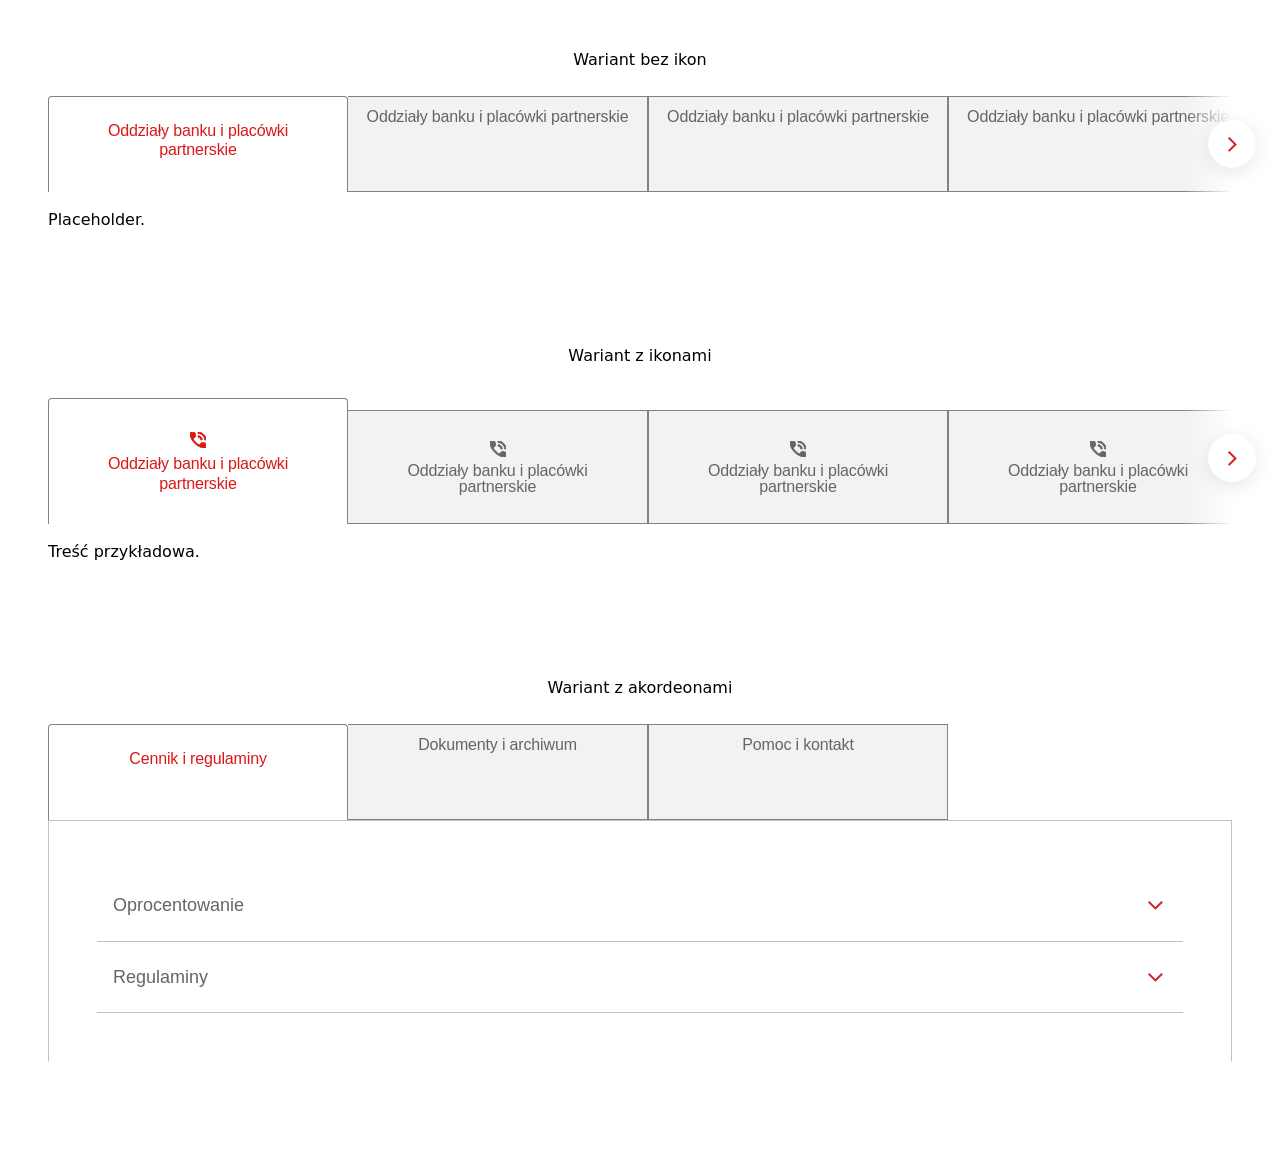
==== commit 836a16c1: "ooo" ====
--- a/public/ptabs.html
+++ b/public/ptabs.html
@@ -26,170 +26,16 @@
             </button>
           </div>
           <div class="ptabs__panel" role="tabpanel" id="noicon-panel-1" aria-labelledby="noicon-tab-1" tabindex="-1">
-            <div class="paccordion-container">
-              <section class="paccordion-container__section paccordion-container__section--stacked" aria-label="Przykładowe akordeony">
-                <div class="paccordion paccordion--framed">
-                  <div class="paccordion__item paccordion__item--l1" id="accordion-1-item-1">
-                    <div class="paccordion__heading" role="heading" aria-level="3">
-                      <button class="paccordion__button" type="button" aria-expanded="false" aria-controls="accordion-1-panel-1" id="accordion-1-button-1">
-                        <span class="paccordion__label">Kontakt z doradcą</span>
-                        <span class="paccordion__icon paccordion__icon--chevron" aria-hidden="true"></span>
-                      </button>
-                    </div>
-                    <div class="paccordion__panel" id="accordion-1-panel-1" role="region" aria-labelledby="accordion-1-button-1" hidden>
-                      <div class="paccordion__richtext"><p>Placeholder.</p></div>
-                    </div>
-                  </div>
-                  <div class="paccordion__item paccordion__item--l1" id="accordion-1-item-2">
-                    <div class="paccordion__heading" role="heading" aria-level="3">
-                      <button class="paccordion__button" type="button" aria-expanded="false" aria-controls="accordion-1-panel-2" id="accordion-1-button-2">
-                        <span class="paccordion__label">Godziny infolinii</span>
-                        <span class="paccordion__icon paccordion__icon--chevron" aria-hidden="true"></span>
-                      </button>
-                    </div>
-                    <div class="paccordion__panel" id="accordion-1-panel-2" role="region" aria-labelledby="accordion-1-button-2" hidden>
-                      <div class="paccordion paccordion--nested">
-                        <div class="paccordion__item paccordion__item--l2" id="accordion-1-nested-item-1">
-                          <div class="paccordion__heading" role="heading" aria-level="4">
-                            <button class="paccordion__button paccordion__button--startIcon" type="button" aria-expanded="false" aria-controls="accordion-1-nested-panel-1" id="accordion-1-nested-button-1">
-                              <span class="paccordion__icon paccordion__icon--plusminus" aria-hidden="true"></span>
-                              <span class="paccordion__label">Szczegóły</span>
-                            </button>
-                          </div>
-                          <div class="paccordion__panel" id="accordion-1-nested-panel-1" hidden>
-                            <div class="paccordion__richtext"><p>Placeholder.</p></div>
-                          </div>
-                        </div>
-                        <div class="paccordion__item paccordion__item--l2" id="accordion-1-nested-item-2">
-                          <div class="paccordion__heading" role="heading" aria-level="4">
-                            <button class="paccordion__button paccordion__button--startIcon" type="button" aria-expanded="false" aria-controls="accordion-1-nested-panel-2" id="accordion-1-nested-button-2">
-                              <span class="paccordion__icon paccordion__icon--plusminus" aria-hidden="true"></span>
-                              <span class="paccordion__label">Wymagane dokumenty</span>
-                            </button>
-                          </div>
-                          <div class="paccordion__panel" id="accordion-1-nested-panel-2" hidden>
-                            <div class="paccordion__richtext"><p>Placeholder.</p></div>
-                          </div>
-                        </div>
-                      </div>
-                    </div>
-                  </div>
-                </div>
-              </section>
-            </div>
+            <p>Placeholder.</p>
           </div>
           <div class="ptabs__panel" role="tabpanel" id="noicon-panel-2" aria-labelledby="noicon-tab-2" tabindex="-1" hidden>
-            <div class="paccordion-container">
-              <section class="paccordion-container__section paccordion-container__section--stacked" aria-label="Przykładowe akordeony">
-                <div class="paccordion paccordion--framed">
-                  <div class="paccordion__item paccordion__item--l1" id="accordion-2-item-1">
-                    <div class="paccordion__heading" role="heading" aria-level="3">
-                      <button class="paccordion__button" type="button" aria-expanded="false" aria-controls="accordion-2-panel-1" id="accordion-2-button-1">
-                        <span class="paccordion__label">Oddziały i placówki</span>
-                        <span class="paccordion__icon paccordion__icon--chevron" aria-hidden="true"></span>
-                      </button>
-                    </div>
-                    <div class="paccordion__panel" id="accordion-2-panel-1" role="region" aria-labelledby="accordion-2-button-1" hidden>
-                      <div class="paccordion paccordion--nested">
-                        <div class="paccordion__item paccordion__item--l2" id="accordion-2-nested-item-1">
-                          <div class="paccordion__heading" role="heading" aria-level="4">
-                            <button class="paccordion__button paccordion__button--startIcon" type="button" aria-expanded="false" aria-controls="accordion-2-nested-panel-1" id="accordion-2-nested-button-1">
-                              <span class="paccordion__icon paccordion__icon--plusminus" aria-hidden="true"></span>
-                              <span class="paccordion__label">Adresy i mapy</span>
-                            </button>
-                          </div>
-                          <div class="paccordion__panel" id="accordion-2-nested-panel-1" hidden>
-                            <div class="paccordion__richtext"><p>Placeholder.</p></div>
-                          </div>
-                        </div>
-                        <div class="paccordion__item paccordion__item--l2" id="accordion-2-nested-item-2">
-                          <div class="paccordion__heading" role="heading" aria-level="4">
-                            <button class="paccordion__button paccordion__button--startIcon" type="button" aria-expanded="false" aria-controls="accordion-2-nested-panel-2" id="accordion-2-nested-button-2">
-                              <span class="paccordion__icon paccordion__icon--plusminus" aria-hidden="true"></span>
-                              <span class="paccordion__label">Udogodnienia</span>
-                            </button>
-                          </div>
-                          <div class="paccordion__panel" id="accordion-2-nested-panel-2" hidden>
-                            <div class="paccordion__richtext"><p>Placeholder.</p></div>
-                          </div>
-                        </div>
-                      </div>
-                    </div>
-                  </div>
-                  <div class="paccordion__item paccordion__item--l1" id="accordion-2-item-2">
-                    <div class="paccordion__heading" role="heading" aria-level="3">
-                      <button class="paccordion__button" type="button" aria-expanded="false" aria-controls="accordion-2-panel-2" id="accordion-2-button-2">
-                        <span class="paccordion__label">Bankomaty i wpłatomaty</span>
-                        <span class="paccordion__icon paccordion__icon--chevron" aria-hidden="true"></span>
-                      </button>
-                    </div>
-                    <div class="paccordion__panel" id="accordion-2-panel-2" role="region" aria-labelledby="accordion-2-button-2" hidden>
-                      <div class="paccordion__richtext"><p>Placeholder.</p></div>
-                    </div>
-                  </div>
-                </div>
-              </section>
-            </div>
+            <p>Placeholder.</p>
           </div>
           <div class="ptabs__panel" role="tabpanel" id="noicon-panel-3" aria-labelledby="noicon-tab-3" tabindex="-1" hidden>
-            <div class="paccordion-container">
-              <section class="paccordion-container__section paccordion-container__section--stacked" aria-label="Przykładowe akordeony">
-                <div class="paccordion paccordion--framed">
-                  <div class="paccordion__item paccordion__item--l1" id="accordion-3-item-1">
-                    <div class="paccordion__heading" role="heading" aria-level="3">
-                      <button class="paccordion__button" type="button" aria-expanded="false" aria-controls="accordion-3-panel-1" id="accordion-3-button-1">
-                        <span class="paccordion__label">Opłaty i prowizje</span>
-                        <span class="paccordion__icon paccordion__icon--chevron" aria-hidden="true"></span>
-                      </button>
-                    </div>
-                    <div class="paccordion__panel" id="accordion-3-panel-1" role="region" aria-labelledby="accordion-3-button-1" hidden>
-                      <div class="paccordion__richtext"><p>Placeholder.</p></div>
-                    </div>
-                  </div>
-                  <div class="paccordion__item paccordion__item--l1" id="accordion-3-item-2">
-                    <div class="paccordion__heading" role="heading" aria-level="3">
-                      <button class="paccordion__button" type="button" aria-expanded="false" aria-controls="accordion-3-panel-2" id="accordion-3-button-2">
-                        <span class="paccordion__label">Regulaminy</span>
-                        <span class="paccordion__icon paccordion__icon--chevron" aria-hidden="true"></span>
-                      </button>
-                    </div>
-                    <div class="paccordion__panel" id="accordion-3-panel-2" role="region" aria-labelledby="accordion-3-button-2" hidden>
-                      <div class="paccordion__richtext"><p>Placeholder.</p></div>
-                    </div>
-                  </div>
-                </div>
-              </section>
-            </div>
+            <p>Treść przykładowa.</p>
           </div>
           <div class="ptabs__panel" role="tabpanel" id="noicon-panel-4" aria-labelledby="noicon-tab-4" tabindex="-1" hidden>
-            <div class="paccordion-container">
-              <section class="paccordion-container__section paccordion-container__section--stacked" aria-label="Przykładowe akordeony">
-                <div class="paccordion paccordion--framed">
-                  <div class="paccordion__item paccordion__item--l1" id="accordion-4-item-1">
-                    <div class="paccordion__heading" role="heading" aria-level="3">
-                      <button class="paccordion__button" type="button" aria-expanded="false" aria-controls="accordion-4-panel-1" id="accordion-4-button-1">
-                        <span class="paccordion__label">Karty debetowe</span>
-                        <span class="paccordion__icon paccordion__icon--chevron" aria-hidden="true"></span>
-                      </button>
-                    </div>
-                    <div class="paccordion__panel" id="accordion-4-panel-1" role="region" aria-labelledby="accordion-4-button-1" hidden>
-                      <div class="paccordion__richtext"><p>Placeholder.</p></div>
-                    </div>
-                  </div>
-                  <div class="paccordion__item paccordion__item--l1" id="accordion-4-item-2">
-                    <div class="paccordion__heading" role="heading" aria-level="3">
-                      <button class="paccordion__button" type="button" aria-expanded="false" aria-controls="accordion-4-panel-2" id="accordion-4-button-2">
-                        <span class="paccordion__label">Karty kredytowe</span>
-                        <span class="paccordion__icon paccordion__icon--chevron" aria-hidden="true"></span>
-                      </button>
-                    </div>
-                    <div class="paccordion__panel" id="accordion-4-panel-2" role="region" aria-labelledby="accordion-4-button-2" hidden>
-                      <div class="paccordion__richtext"><p>Placeholder.</p></div>
-                    </div>
-                  </div>
-                </div>
-              </section>
-            </div>
+            <p>Treść przykładowa.</p>
           </div>
         </div>
       </section>
@@ -201,7 +47,7 @@
             <button class="ptabs__tab" role="tab" id="icon-tab-1" aria-controls="icon-panel-1" aria-selected="true" tabindex="0">
               <span class="ptabs__icon" aria-hidden="true">
                 <svg width="16" height="16" viewBox="0 0 16 16" fill="none">
-                  <path d="M14.5914 7.8662C14.5373 6.08719 13.8814 4.5767 12.6239 3.33472C11.3663 2.0926 9.83709 1.44479 8.03615 1.3913V0C9.13171 0.0238068 10.1574 0.245565 11.1132 0.665275C12.0691 1.08514 12.9041 1.64761 13.6181 2.3527C14.3319 3.05793 14.9013 3.88259 15.3262 4.82667C15.7513 5.7709 15.9759 6.78408 16 7.8662H14.5914ZM10.8352 7.8662C10.7811 7.12294 10.4891 6.48819 9.95933 5.96197C9.42955 5.4359 8.78849 5.14906 8.03615 5.10145V3.71014C9.17866 3.75776 10.152 4.18017 10.9561 4.97739C11.7604 5.77476 12.1896 6.7377 12.2438 7.8662H10.8352ZM14.9687 16C13.199 16 11.4212 15.5936 9.63512 14.7808C7.8492 13.9679 6.20681 12.8213 4.70793 11.341C3.21515 9.86048 2.0573 8.23961 1.23438 6.47838C0.41146 4.7173 0 2.96278 0 1.21484C0 0.93658 0.093905 0.70315 0.281715 0.514551C0.469525 0.326106 0.704287 0.231884 0.986002 0.231884H4.04871C4.28582 0.231884 4.495 0.308329 4.67623 0.461218C4.85747 0.613952 4.97274 0.802705 5.02204 1.02748L5.56035 3.75652C5.5976 4.00974 5.58977 4.22732 5.53687 4.40928C5.48382 4.59123 5.38866 4.74404 5.2514 4.86771L3.08267 6.95304C3.43168 7.58439 3.83046 8.18164 4.27902 8.74481C4.72741 9.30783 5.2129 9.84557 5.73548 10.358C6.25071 10.8671 6.79849 11.3398 7.37882 11.7762C7.95915 12.2126 8.58581 12.6187 9.2588 12.9946L11.366 10.8951C11.513 10.744 11.6909 10.6381 11.8999 10.5774C12.1087 10.5168 12.3257 10.502 12.5509 10.5329L15.1584 11.0574C15.3955 11.1192 15.589 11.2387 15.7389 11.4159C15.8889 11.593 15.9638 11.794 15.9638 12.0188V15.0261C15.9638 15.3043 15.8685 15.5362 15.6777 15.7217C15.4867 15.9072 15.2504 16 14.9687 16Z" fill="currentColor"/>
+                  <path d="M14.5914 7.8662C14.5373 6.08719 13.8814 4.5767 12.6239 3.33472C11.3663 2.0926 9.83709 1.44479 8.03615 1.3913V0C9.13171 0.0238068 10.1574 0.245565 11.1132 0.665275C12.0691 1.08514 12.9041 1.64761 13.6181 2.3527C14.3319 3.05793 14.9013 3.88259 15.3262 4.82667C15.7513 5.7709 15.9759 6.78408 16 7.8662H14.5914ZM10.8352 7.8662C10.7811 7.12294 10.4891 6.48819 9.95933 5.96197C9.42955 5.4359 8.78849 5.14906 8.03615 5.10145V3.71014C9.17866 3.75776 10.152 4.18017 10.9561 4.97739C11.7604 5.77476 12.1896 6.7377 12.2438 7.8662H10.8352ZM14.9687 16C13.199 16 11.4212 15.5936 9.63512 14.7808C7.8492 13.9679 6.20681 12.8213 4.70793 11.341C3.21515 9.86048 2.0573 8.23961 1.23438 6.47838C0.41146 4.7173 0 2.96278 0 1.21484C0 0.93658 0.093905 0.70315 0.281715 0.514551C0.469525 0.326106 0.704287 0.231884 0.986002 0.231884H4.04871C4.28582 0.231884 4.495 0.308329 4.67623 0.461218C4.85747 0.613952 4.97274 0.802705 5.02204 1.02748L5.56035 3.75652C5.5976 4.00974 5.58977 4.22732 5.53687 4.40928C5.48382 4.59123 5.38866 4.74404 5.2514 4.86771L3.08267 6.95304C3.43168 7.58439 3.83046 8.18164 4.27902 8.74481C4.72741 9.30783 5.21290 9.84557 5.73548 10.358C6.25071 10.8671 6.79849 11.3398 7.37882 11.7762C7.95915 12.2126 8.58581 12.6187 9.2588 12.9946L11.366 10.8951C11.513 10.744 11.6909 10.6381 11.8999 10.5774C12.1087 10.5168 12.3257 10.502 12.5509 10.5329L15.1584 11.0574C15.3955 11.1192 15.589 11.2387 15.7389 11.4159C15.8889 11.593 15.9638 11.794 15.9638 12.0188V15.0261C15.9638 15.3043 15.8685 15.5362 15.6777 15.7217C15.4867 15.9072 15.2504 16 14.9687 16Z" fill="currentColor"/>
                 </svg>
               </span>
               <span class="ptabs__label">Oddziały banku i placówki partnerskie</span>
@@ -209,7 +55,7 @@
             <button class="ptabs__tab" role="tab" id="icon-tab-2" aria-controls="icon-panel-2" aria-selected="false" tabindex="-1">
               <span class="ptabs__icon" aria-hidden="true">
                 <svg width="16" height="16" viewBox="0 0 16 16" fill="none">
-                  <path d="M14.5914 7.8662C14.5373 6.08719 13.8814 4.5767 12.6239 3.33472C11.3663 2.0926 9.83709 1.44479 8.03615 1.3913V0C9.13171 0.0238068 10.1574 0.245565 11.1132 0.665275C12.0691 1.08514 12.9041 1.64761 13.6181 2.3527C14.3319 3.05793 14.9013 3.88259 15.3262 4.82667C15.7513 5.7709 15.9759 6.78408 16 7.8662H14.5914ZM10.8352 7.8662C10.7811 7.12294 10.4891 6.48819 9.95933 5.96197C9.42955 5.4359 8.78849 5.14906 8.03615 5.10145V3.71014C9.17866 3.75776 10.152 4.18017 10.9561 4.97739C11.7604 5.77476 12.1896 6.7377 12.2438 7.8662H10.8352ZM14.9687 16C13.199 16 11.4212 15.5936 9.63512 14.7808C7.8492 13.9679 6.20681 12.8213 4.70793 11.341C3.21515 9.86048 2.0573 8.23961 1.23438 6.47838C0.41146 4.7173 0 2.96278 0 1.21484C0 0.93658 0.093905 0.70315 0.281715 0.514551C0.469525 0.326106 0.704287 0.231884 0.986002 0.231884H4.04871C4.28582 0.231884 4.495 0.308329 4.67623 0.461218C4.85747 0.613952 4.97274 0.802705 5.02204 1.02748L5.56035 3.75652C5.5976 4.00974 5.58977 4.22732 5.53687 4.40928C5.48382 4.59123 5.38866 4.74404 5.2514 4.86771L3.08267 6.95304C3.43168 7.58439 3.83046 8.18164 4.27902 8.74481C4.72741 9.30783 5.2129 9.84557 5.73548 10.358C6.25071 10.8671 6.79849 11.3398 7.37882 11.7762C7.95915 12.2126 8.58581 12.6187 9.2588 12.9946L11.366 10.8951C11.513 10.744 11.6909 10.6381 11.8999 10.5774C12.1087 10.5168 12.3257 10.502 12.5509 10.5329L15.1584 11.0574C15.3955 11.1192 15.589 11.2387 15.7389 11.4159C15.8889 11.593 15.9638 11.794 15.9638 12.0188V15.0261C15.9638 15.3043 15.8685 15.5362 15.6777 15.7217C15.4867 15.9072 15.2504 16 14.9687 16Z" fill="currentColor"/>
+                  <path d="M14.5914 7.8662C14.5373 6.08719 13.8814 4.5767 12.6239 3.33472C11.3663 2.0926 9.83709 1.44479 8.03615 1.3913V0C9.13171 0.0238068 10.1574 0.245565 11.1132 0.665275C12.0691 1.08514 12.9041 1.64761 13.6181 2.3527C14.3319 3.05793 14.9013 3.88259 15.3262 4.82667C15.7513 5.7709 15.9759 6.78408 16 7.8662H14.5914ZM10.8352 7.8662C10.7811 7.12294 10.4891 6.48819 9.95933 5.96197C9.42955 5.4359 8.78849 5.14906 8.03615 5.10145V3.71014C9.17866 3.75776 10.152 4.18017 10.9561 4.97739C11.7604 5.77476 12.1896 6.7377 12.2438 7.8662H10.8352ZM14.9687 16C13.199 16 11.4212 15.5936 9.63512 14.7808C7.8492 13.9679 6.20681 12.8213 4.70793 11.341C3.21515 9.86048 2.0573 8.23961 1.23438 6.47838C0.41146 4.7173 0 2.96278 0 1.21484C0 0.93658 0.093905 0.70315 0.281715 0.514551C0.469525 0.326106 0.704287 0.231884 0.986002 0.231884H4.04871C4.28582 0.231884 4.495 0.308329 4.67623 0.461218C4.85747 0.613952 4.97274 0.802705 5.02204 1.02748L5.56035 3.75652C5.5976 4.00974 5.58977 4.22732 5.53687 4.40928C5.48382 4.59123 5.38866 4.74404 5.2514 4.86771L3.08267 6.95304C3.43168 7.58439 3.83046 8.18164 4.27902 8.74481C4.72741 9.30783 5.21290 9.84557 5.73548 10.358C6.25071 10.8671 6.79849 11.3398 7.37882 11.7762C7.95915 12.2126 8.58581 12.6187 9.2588 12.9946L11.366 10.8951C11.513 10.744 11.6909 10.6381 11.8999 10.5774C12.1087 10.5168 12.3257 10.502 12.5509 10.5329L15.1584 11.0574C15.3955 11.1192 15.589 11.2387 15.7389 11.4159C15.8889 11.593 15.9638 11.794 15.9638 12.0188V15.0261C15.9638 15.3043 15.8685 15.5362 15.6777 15.7217C15.4867 15.9072 15.2504 16 14.9687 16Z" fill="currentColor"/>
                 </svg>
               </span>
               <span class="ptabs__label">Oddziały banku i placówki partnerskie</span>
@@ -217,7 +63,7 @@
             <button class="ptabs__tab" role="tab" id="icon-tab-3" aria-controls="icon-panel-3" aria-selected="false" tabindex="-1">
               <span class="ptabs__icon" aria-hidden="true">
                 <svg width="16" height="16" viewBox="0 0 16 16" fill="none">
-                  <path d="M14.5914 7.8662C14.5373 6.08719 13.8814 4.5767 12.6239 3.33472C11.3663 2.0926 9.83709 1.44479 8.03615 1.3913V0C9.13171 0.0238068 10.1574 0.245565 11.1132 0.665275C12.0691 1.08514 12.9041 1.64761 13.6181 2.3527C14.3319 3.05793 14.9013 3.88259 15.3262 4.82667C15.7513 5.7709 15.9759 6.78408 16 7.8662H14.5914ZM10.8352 7.8662C10.7811 7.12294 10.4891 6.48819 9.95933 5.96197C9.42955 5.4359 8.78849 5.14906 8.03615 5.10145V3.71014C9.17866 3.75776 10.152 4.18017 10.9561 4.97739C11.7604 5.77476 12.1896 6.7377 12.2438 7.8662H10.8352ZM14.9687 16C13.199 16 11.4212 15.5936 9.63512 14.7808C7.8492 13.9679 6.20681 12.8213 4.70793 11.341C3.21515 9.86048 2.0573 8.23961 1.23438 6.47838C0.41146 4.7173 0 2.96278 0 1.21484C0 0.93658 0.093905 0.70315 0.281715 0.514551C0.469525 0.326106 0.704287 0.231884 0.986002 0.231884H4.04871C4.28582 0.231884 4.495 0.308329 4.67623 0.461218C4.85747 0.613952 4.97274 0.802705 5.02204 1.02748L5.56035 3.75652C5.5976 4.00974 5.58977 4.22732 5.53687 4.40928C5.48382 4.59123 5.38866 4.74404 5.2514 4.86771L3.08267 6.95304C3.43168 7.58439 3.83046 8.18164 4.27902 8.74481C4.72741 9.30783 5.2129 9.84557 5.73548 10.358C6.25071 10.8671 6.79849 11.3398 7.37882 11.7762C7.95915 12.2126 8.58581 12.6187 9.2588 12.9946L11.366 10.8951C11.513 10.744 11.6909 10.6381 11.8999 10.5774C12.1087 10.5168 12.3257 10.502 12.5509 10.5329L15.1584 11.0574C15.3955 11.1192 15.589 11.2387 15.7389 11.4159C15.8889 11.593 15.9638 11.794 15.9638 12.0188V15.0261C15.9638 15.3043 15.8685 15.5362 15.6777 15.7217C15.4867 15.9072 15.2504 16 14.9687 16Z" fill="currentColor"/>
+                  <path d="M14.5914 7.8662C14.5373 6.08719 13.8814 4.5767 12.6239 3.33472C11.3663 2.0926 9.83709 1.44479 8.03615 1.3913V0C9.13171 0.0238068 10.1574 0.245565 11.1132 0.665275C12.0691 1.08514 12.9041 1.64761 13.6181 2.3527C14.3319 3.05793 14.9013 3.88259 15.3262 4.82667C15.7513 5.7709 15.9759 6.78408 16 7.8662H14.5914ZM10.8352 7.8662C10.7811 7.12294 10.4891 6.48819 9.95933 5.96197C9.42955 5.4359 8.78849 5.14906 8.03615 5.10145V3.71014C9.17866 3.75776 10.152 4.18017 10.9561 4.97739C11.7604 5.77476 12.1896 6.7377 12.2438 7.8662H10.8352ZM14.9687 16C13.199 16 11.4212 15.5936 9.63512 14.7808C7.8492 13.9679 6.20681 12.8213 4.70793 11.341C3.21515 9.86048 2.0573 8.23961 1.23438 6.47838C0.41146 4.7173 0 2.96278 0 1.21484C0 0.93658 0.093905 0.70315 0.281715 0.514551C0.469525 0.326106 0.704287 0.231884 0.986002 0.231884H4.04871C4.28582 0.231884 4.495 0.308329 4.67623 0.461218C4.85747 0.613952 4.97274 0.802705 5.02204 1.02748L5.56035 3.75652C5.5976 4.00974 5.58977 4.22732 5.53687 4.40928C5.48382 4.59123 5.38866 4.74404 5.2514 4.86771L3.08267 6.95304C3.43168 7.58439 3.83046 8.18164 4.27902 8.74481C4.72741 9.30783 5.21290 9.84557 5.73548 10.358C6.25071 10.8671 6.79849 11.3398 7.37882 11.7762C7.95915 12.2126 8.58581 12.6187 9.2588 12.9946L11.366 10.8951C11.513 10.744 11.6909 10.6381 11.8999 10.5774C12.1087 10.5168 12.3257 10.502 12.5509 10.5329L15.1584 11.0574C15.3955 11.1192 15.589 11.2387 15.7389 11.4159C15.8889 11.593 15.9638 11.794 15.9638 12.0188V15.0261C15.9638 15.3043 15.8685 15.5362 15.6777 15.7217C15.4867 15.9072 15.2504 16 14.9687 16Z" fill="currentColor"/>
                 </svg>
               </span>
               <span class="ptabs__label">Oddziały banku i placówki partnerskie</span>
@@ -232,28 +78,57 @@
             </button>
           </div>
           <div class="ptabs__panel" role="tabpanel" id="icon-panel-1" aria-labelledby="icon-tab-1" tabindex="-1">
+            <p>Treść przykładowa.</p>
+          </div>
+          <div class="ptabs__panel" role="tabpanel" id="icon-panel-2" aria-labelledby="icon-tab-2" tabindex="-1" hidden>
+            <p>Treść przykładowa.</p>
+          </div>
+          <div class="ptabs__panel" role="tabpanel" id="icon-panel-3" aria-labelledby="icon-tab-3" tabindex="-1" hidden>
+            <p>Treść przykładowa.</p>
+          </div>
+          <div class="ptabs__panel" role="tabpanel" id="icon-panel-4" aria-labelledby="icon-tab-4" tabindex="-1" hidden>
+            <p>Treść przykładowa.</p>
+          </div>
+        </div>
+      </section>
+
+      <section class="ptabs-container">
+        <div class="ptabs-container__title" id="ptabs-title-accordions" role="heading" aria-level="2">Wariant z akordeonami</div>
+        <div class="ptabs ptabs--no-icons" data-ptabs>
+          <div class="ptabs__list" role="tablist" aria-labelledby="ptabs-title-accordions">
+            <button class="ptabs__tab" role="tab" id="acc-tab-1" aria-controls="acc-panel-1" aria-selected="true" tabindex="0">
+              <span class="ptabs__label">Cennik i regulaminy</span>
+            </button>
+            <button class="ptabs__tab" role="tab" id="acc-tab-2" aria-controls="acc-panel-2" aria-selected="false" tabindex="-1">
+              <span class="ptabs__label">Dokumenty i archiwum</span>
+            </button>
+            <button class="ptabs__tab" role="tab" id="acc-tab-3" aria-controls="acc-panel-3" aria-selected="false" tabindex="-1">
+              <span class="ptabs__label">Pomoc i kontakt</span>
+            </button>
+          </div>
+          <div class="ptabs__panel" role="tabpanel" id="acc-panel-1" aria-labelledby="acc-tab-1" tabindex="-1">
             <div class="paccordion-container">
-              <section class="paccordion-container__section paccordion-container__section--stacked" aria-label="Przykładowe akordeony">
+              <section class="paccordion-container__section paccordion-container__section--stacked" aria-label="Cennik i regulaminy">
                 <div class="paccordion paccordion--framed">
-                  <div class="paccordion__item paccordion__item--l1" id="accordion-5-item-1">
-                    <div class="paccordion__heading" role="heading" aria-level="3">
-                      <button class="paccordion__button" type="button" aria-expanded="false" aria-controls="accordion-5-panel-1" id="accordion-5-button-1">
-                        <span class="paccordion__label">Kredyty gotówkowe</span>
-                        <span class="paccordion__icon paccordion__icon--chevron" aria-hidden="true"></span>
-                      </button>
-                    </div>
-                    <div class="paccordion__panel" id="accordion-5-panel-1" role="region" aria-labelledby="accordion-5-button-1" hidden>
-                      <div class="paccordion__richtext"><p>Placeholder.</p></div>
-                    </div>
-                  </div>
-                  <div class="paccordion__item paccordion__item--l1" id="accordion-5-item-2">
-                    <div class="paccordion__heading" role="heading" aria-level="3">
-                      <button class="paccordion__button" type="button" aria-expanded="false" aria-controls="accordion-5-panel-2" id="accordion-5-button-2">
-                        <span class="paccordion__label">Pożyczki ratalne</span>
-                        <span class="paccordion__icon paccordion__icon--chevron" aria-hidden="true"></span>
-                      </button>
-                    </div>
-                    <div class="paccordion__panel" id="accordion-5-panel-2" role="region" aria-labelledby="accordion-5-button-2" hidden>
+                  <div class="paccordion__item paccordion__item--l1" id="acc-1-item-1">
+                    <div class="paccordion__heading" role="heading" aria-level="3">
+                      <button class="paccordion__button" type="button" aria-expanded="false" aria-controls="acc-1-panel-1" id="acc-1-button-1">
+                        <span class="paccordion__label">Oprocentowanie</span>
+                        <span class="paccordion__icon paccordion__icon--chevron" aria-hidden="true"></span>
+                      </button>
+                    </div>
+                    <div class="paccordion__panel" id="acc-1-panel-1" role="region" aria-labelledby="acc-1-button-1" hidden>
+                      <div class="paccordion__richtext"><p>Placeholder.</p></div>
+                    </div>
+                  </div>
+                  <div class="paccordion__item paccordion__item--l1" id="acc-1-item-2">
+                    <div class="paccordion__heading" role="heading" aria-level="3">
+                      <button class="paccordion__button" type="button" aria-expanded="false" aria-controls="acc-1-panel-2" id="acc-1-button-2">
+                        <span class="paccordion__label">Regulaminy</span>
+                        <span class="paccordion__icon paccordion__icon--chevron" aria-hidden="true"></span>
+                      </button>
+                    </div>
+                    <div class="paccordion__panel" id="acc-1-panel-2" role="region" aria-labelledby="acc-1-button-2" hidden>
                       <div class="paccordion__richtext"><p>Placeholder.</p></div>
                     </div>
                   </div>
@@ -261,29 +136,29 @@
               </section>
             </div>
           </div>
-          <div class="ptabs__panel" role="tabpanel" id="icon-panel-2" aria-labelledby="icon-tab-2" tabindex="-1" hidden>
+          <div class="ptabs__panel" role="tabpanel" id="acc-panel-2" aria-labelledby="acc-tab-2" tabindex="-1" hidden>
             <div class="paccordion-container">
-              <section class="paccordion-container__section paccordion-container__section--stacked" aria-label="Przykładowe akordeony">
+              <section class="paccordion-container__section paccordion-container__section--stacked" aria-label="Dokumenty i archiwum">
                 <div class="paccordion paccordion--framed">
-                  <div class="paccordion__item paccordion__item--l1" id="accordion-6-item-1">
-                    <div class="paccordion__heading" role="heading" aria-level="3">
-                      <button class="paccordion__button" type="button" aria-expanded="false" aria-controls="accordion-6-panel-1" id="accordion-6-button-1">
-                        <span class="paccordion__label">Bankowość online</span>
-                        <span class="paccordion__icon paccordion__icon--chevron" aria-hidden="true"></span>
-                      </button>
-                    </div>
-                    <div class="paccordion__panel" id="accordion-6-panel-1" role="region" aria-labelledby="accordion-6-button-1" hidden>
-                      <div class="paccordion__richtext"><p>Placeholder.</p></div>
-                    </div>
-                  </div>
-                  <div class="paccordion__item paccordion__item--l1" id="accordion-6-item-2">
-                    <div class="paccordion__heading" role="heading" aria-level="3">
-                      <button class="paccordion__button" type="button" aria-expanded="false" aria-controls="accordion-6-panel-2" id="accordion-6-button-2">
-                        <span class="paccordion__label">Aplikacja mobilna</span>
-                        <span class="paccordion__icon paccordion__icon--chevron" aria-hidden="true"></span>
-                      </button>
-                    </div>
-                    <div class="paccordion__panel" id="accordion-6-panel-2" role="region" aria-labelledby="accordion-6-button-2" hidden>
+                  <div class="paccordion__item paccordion__item--l1" id="acc-2-item-1">
+                    <div class="paccordion__heading" role="heading" aria-level="3">
+                      <button class="paccordion__button" type="button" aria-expanded="false" aria-controls="acc-2-panel-1" id="acc-2-button-1">
+                        <span class="paccordion__label">Dokumenty</span>
+                        <span class="paccordion__icon paccordion__icon--chevron" aria-hidden="true"></span>
+                      </button>
+                    </div>
+                    <div class="paccordion__panel" id="acc-2-panel-1" role="region" aria-labelledby="acc-2-button-1" hidden>
+                      <div class="paccordion__richtext"><p>Placeholder.</p></div>
+                    </div>
+                  </div>
+                  <div class="paccordion__item paccordion__item--l1" id="acc-2-item-2">
+                    <div class="paccordion__heading" role="heading" aria-level="3">
+                      <button class="paccordion__button" type="button" aria-expanded="false" aria-controls="acc-2-panel-2" id="acc-2-button-2">
+                        <span class="paccordion__label">Archiwum</span>
+                        <span class="paccordion__icon paccordion__icon--chevron" aria-hidden="true"></span>
+                      </button>
+                    </div>
+                    <div class="paccordion__panel" id="acc-2-panel-2" role="region" aria-labelledby="acc-2-button-2" hidden>
                       <div class="paccordion__richtext"><p>Placeholder.</p></div>
                     </div>
                   </div>
@@ -291,59 +166,29 @@
               </section>
             </div>
           </div>
-          <div class="ptabs__panel" role="tabpanel" id="icon-panel-3" aria-labelledby="icon-tab-3" tabindex="-1" hidden>
+          <div class="ptabs__panel" role="tabpanel" id="acc-panel-3" aria-labelledby="acc-tab-3" tabindex="-1" hidden>
             <div class="paccordion-container">
-              <section class="paccordion-container__section paccordion-container__section--stacked" aria-label="Przykładowe akordeony">
+              <section class="paccordion-container__section paccordion-container__section--stacked" aria-label="Pomoc i kontakt">
                 <div class="paccordion paccordion--framed">
-                  <div class="paccordion__item paccordion__item--l1" id="accordion-7-item-1">
-                    <div class="paccordion__heading" role="heading" aria-level="3">
-                      <button class="paccordion__button" type="button" aria-expanded="false" aria-controls="accordion-7-panel-1" id="accordion-7-button-1">
-                        <span class="paccordion__label">Bezpieczeństwo</span>
-                        <span class="paccordion__icon paccordion__icon--chevron" aria-hidden="true"></span>
-                      </button>
-                    </div>
-                    <div class="paccordion__panel" id="accordion-7-panel-1" role="region" aria-labelledby="accordion-7-button-1" hidden>
-                      <div class="paccordion__richtext"><p>Placeholder.</p></div>
-                    </div>
-                  </div>
-                  <div class="paccordion__item paccordion__item--l1" id="accordion-7-item-2">
-                    <div class="paccordion__heading" role="heading" aria-level="3">
-                      <button class="paccordion__button" type="button" aria-expanded="false" aria-controls="accordion-7-panel-2" id="accordion-7-button-2">
-                        <span class="paccordion__label">Ostrzeżenia</span>
-                        <span class="paccordion__icon paccordion__icon--chevron" aria-hidden="true"></span>
-                      </button>
-                    </div>
-                    <div class="paccordion__panel" id="accordion-7-panel-2" role="region" aria-labelledby="accordion-7-button-2" hidden>
-                      <div class="paccordion__richtext"><p>Placeholder.</p></div>
-                    </div>
-                  </div>
-                </div>
-              </section>
-            </div>
-          </div>
-          <div class="ptabs__panel" role="tabpanel" id="icon-panel-4" aria-labelledby="icon-tab-4" tabindex="-1" hidden>
-            <div class="paccordion-container">
-              <section class="paccordion-container__section paccordion-container__section--stacked" aria-label="Przykładowe akordeony">
-                <div class="paccordion paccordion--framed">
-                  <div class="paccordion__item paccordion__item--l1" id="accordion-8-item-1">
-                    <div class="paccordion__heading" role="heading" aria-level="3">
-                      <button class="paccordion__button" type="button" aria-expanded="false" aria-controls="accordion-8-panel-1" id="accordion-8-button-1">
-                        <span class="paccordion__label">Dokumenty</span>
-                        <span class="paccordion__icon paccordion__icon--chevron" aria-hidden="true"></span>
-                      </button>
-                    </div>
-                    <div class="paccordion__panel" id="accordion-8-panel-1" role="region" aria-labelledby="accordion-8-button-1" hidden>
-                      <div class="paccordion__richtext"><p>Placeholder.</p></div>
-                    </div>
-                  </div>
-                  <div class="paccordion__item paccordion__item--l1" id="accordion-8-item-2">
-                    <div class="paccordion__heading" role="heading" aria-level="3">
-                      <button class="paccordion__button" type="button" aria-expanded="false" aria-controls="accordion-8-panel-2" id="accordion-8-button-2">
-                        <span class="paccordion__label">Archiwum</span>
-                        <span class="paccordion__icon paccordion__icon--chevron" aria-hidden="true"></span>
-                      </button>
-                    </div>
-                    <div class="paccordion__panel" id="accordion-8-panel-2" role="region" aria-labelledby="accordion-8-button-2" hidden>
+                  <div class="paccordion__item paccordion__item--l1" id="acc-3-item-1">
+                    <div class="paccordion__heading" role="heading" aria-level="3">
+                      <button class="paccordion__button" type="button" aria-expanded="false" aria-controls="acc-3-panel-1" id="acc-3-button-1">
+                        <span class="paccordion__label">Kontakt z doradcą</span>
+                        <span class="paccordion__icon paccordion__icon--chevron" aria-hidden="true"></span>
+                      </button>
+                    </div>
+                    <div class="paccordion__panel" id="acc-3-panel-1" role="region" aria-labelledby="acc-3-button-1" hidden>
+                      <div class="paccordion__richtext"><p>Placeholder.</p></div>
+                    </div>
+                  </div>
+                  <div class="paccordion__item paccordion__item--l1" id="acc-3-item-2">
+                    <div class="paccordion__heading" role="heading" aria-level="3">
+                      <button class="paccordion__button" type="button" aria-expanded="false" aria-controls="acc-3-panel-2" id="acc-3-button-2">
+                        <span class="paccordion__label">Godziny infolinii</span>
+                        <span class="paccordion__icon paccordion__icon--chevron" aria-hidden="true"></span>
+                      </button>
+                    </div>
+                    <div class="paccordion__panel" id="acc-3-panel-2" role="region" aria-labelledby="acc-3-button-2" hidden>
                       <div class="paccordion__richtext"><p>Placeholder.</p></div>
                     </div>
                   </div>
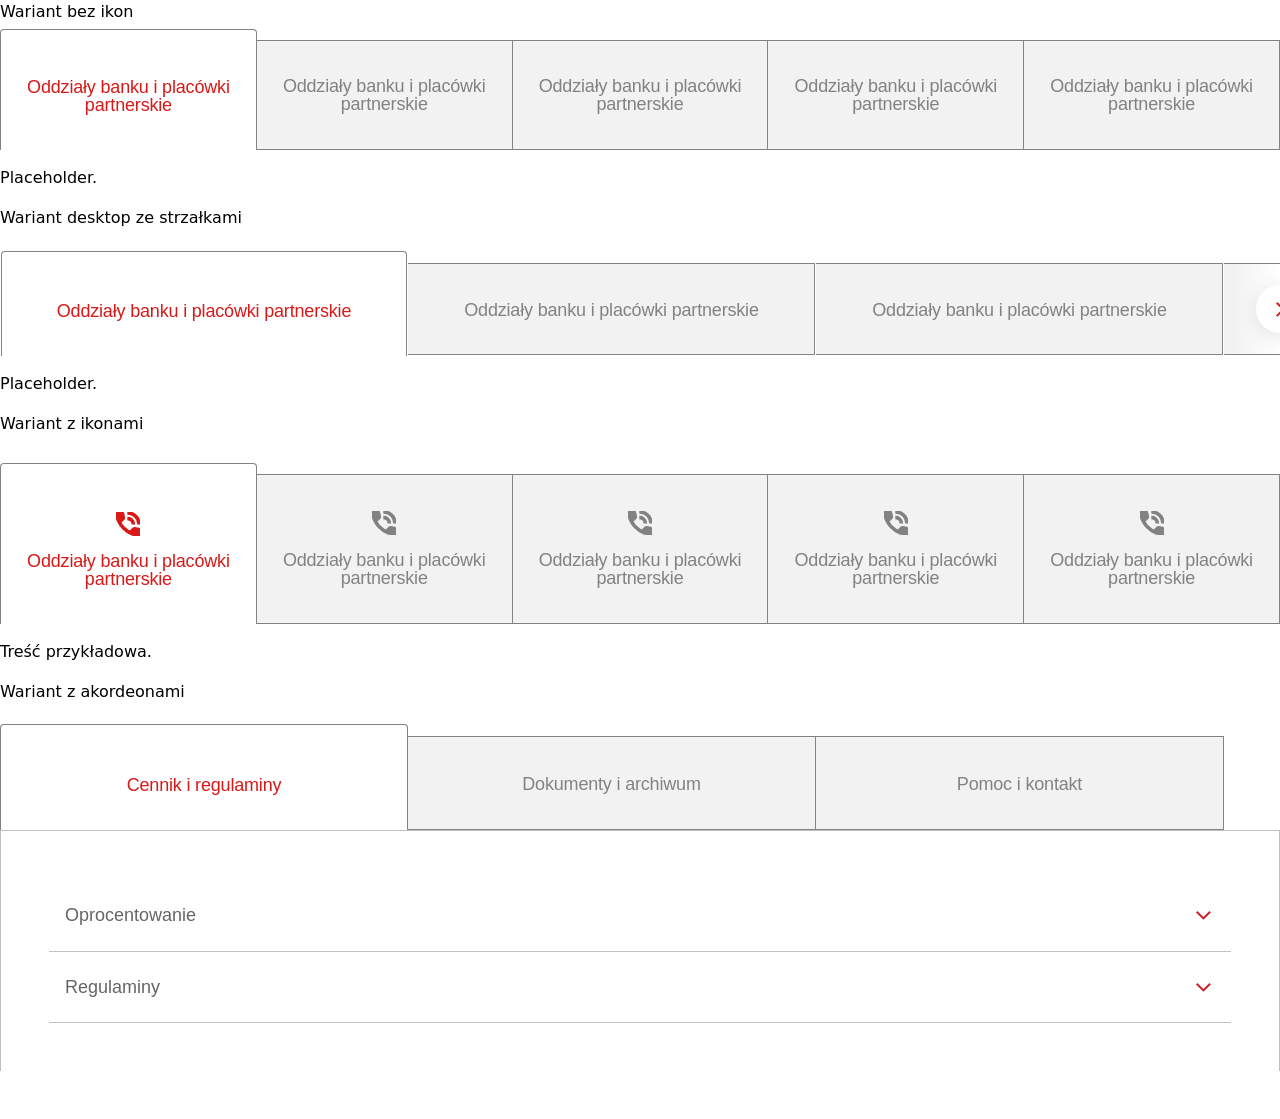
==== commit 36803141: "desktop" ====
--- a/public/ptabs.html
+++ b/public/ptabs.html
@@ -24,6 +24,9 @@
             <button class="ptabs__tab" role="tab" id="noicon-tab-4" aria-controls="noicon-panel-4" aria-selected="false" tabindex="-1">
               <span class="ptabs__label">Oddziały banku i placówki partnerskie</span>
             </button>
+            <button class="ptabs__tab" role="tab" id="noicon-tab-5" aria-controls="noicon-panel-5" aria-selected="false" tabindex="-1">
+              <span class="ptabs__label">Oddziały banku i placówki partnerskie</span>
+            </button>
           </div>
           <div class="ptabs__panel" role="tabpanel" id="noicon-panel-1" aria-labelledby="noicon-tab-1" tabindex="-1">
             <p>Placeholder.</p>
@@ -36,6 +39,55 @@
           </div>
           <div class="ptabs__panel" role="tabpanel" id="noicon-panel-4" aria-labelledby="noicon-tab-4" tabindex="-1" hidden>
             <p>Treść przykładowa.</p>
+          </div>
+          <div class="ptabs__panel" role="tabpanel" id="noicon-panel-5" aria-labelledby="noicon-tab-5" tabindex="-1" hidden>
+            <p>Treść przykładowa.</p>
+          </div>
+        </div>
+      </section>
+
+      <section class="ptabs-container">
+        <div class="ptabs-container__title" id="ptabs-title-desktop-carousel" role="heading" aria-level="2">
+          Wariant desktop ze strzałkami
+        </div>
+        <div class="ptabs ptabs--no-icons ptabs--desktop-carousel" data-ptabs>
+          <div class="ptabs__list" role="tablist" aria-labelledby="ptabs-title-desktop-carousel">
+            <button class="ptabs__tab" role="tab" id="desk-tab-1" aria-controls="desk-panel-1" aria-selected="true" tabindex="0">
+              <span class="ptabs__label">Oddziały banku i placówki partnerskie</span>
+            </button>
+            <button class="ptabs__tab" role="tab" id="desk-tab-2" aria-controls="desk-panel-2" aria-selected="false" tabindex="-1">
+              <span class="ptabs__label">Oddziały banku i placówki partnerskie</span>
+            </button>
+            <button class="ptabs__tab" role="tab" id="desk-tab-3" aria-controls="desk-panel-3" aria-selected="false" tabindex="-1">
+              <span class="ptabs__label">Oddziały banku i placówki partnerskie</span>
+            </button>
+            <button class="ptabs__tab" role="tab" id="desk-tab-4" aria-controls="desk-panel-4" aria-selected="false" tabindex="-1">
+              <span class="ptabs__label">Oddziały banku i placówki partnerskie</span>
+            </button>
+            <button class="ptabs__tab" role="tab" id="desk-tab-5" aria-controls="desk-panel-5" aria-selected="false" tabindex="-1">
+              <span class="ptabs__label">Oddziały banku i placówki partnerskie</span>
+            </button>
+            <button class="ptabs__tab" role="tab" id="desk-tab-6" aria-controls="desk-panel-6" aria-selected="false" tabindex="-1">
+              <span class="ptabs__label">Oddziały banku i placówki partnerskie</span>
+            </button>
+          </div>
+          <div class="ptabs__panel" role="tabpanel" id="desk-panel-1" aria-labelledby="desk-tab-1" tabindex="-1">
+            <p>Placeholder.</p>
+          </div>
+          <div class="ptabs__panel" role="tabpanel" id="desk-panel-2" aria-labelledby="desk-tab-2" tabindex="-1" hidden>
+            <p>Placeholder.</p>
+          </div>
+          <div class="ptabs__panel" role="tabpanel" id="desk-panel-3" aria-labelledby="desk-tab-3" tabindex="-1" hidden>
+            <p>Placeholder.</p>
+          </div>
+          <div class="ptabs__panel" role="tabpanel" id="desk-panel-4" aria-labelledby="desk-tab-4" tabindex="-1" hidden>
+            <p>Placeholder.</p>
+          </div>
+          <div class="ptabs__panel" role="tabpanel" id="desk-panel-5" aria-labelledby="desk-tab-5" tabindex="-1" hidden>
+            <p>Placeholder.</p>
+          </div>
+          <div class="ptabs__panel" role="tabpanel" id="desk-panel-6" aria-labelledby="desk-tab-6" tabindex="-1" hidden>
+            <p>Placeholder.</p>
           </div>
         </div>
       </section>
@@ -76,6 +128,14 @@
               </span>
               <span class="ptabs__label">Oddziały banku i placówki partnerskie</span>
             </button>
+            <button class="ptabs__tab" role="tab" id="icon-tab-5" aria-controls="icon-panel-5" aria-selected="false" tabindex="-1">
+              <span class="ptabs__icon" aria-hidden="true">
+                <svg width="16" height="16" viewBox="0 0 16 16" fill="none">
+                  <path d="M14.5914 7.8662C14.5373 6.08719 13.8814 4.5767 12.6239 3.33472C11.3663 2.0926 9.83709 1.44479 8.03615 1.3913V0C9.13171 0.0238068 10.1574 0.245565 11.1132 0.665275C12.0691 1.08514 12.9041 1.64761 13.6181 2.3527C14.3319 3.05793 14.9013 3.88259 15.3262 4.82667C15.7513 5.7709 15.9759 6.78408 16 7.8662H14.5914ZM10.8352 7.8662C10.7811 7.12294 10.4891 6.48819 9.95933 5.96197C9.42955 5.4359 8.78849 5.14906 8.03615 5.10145V3.71014C9.17866 3.75776 10.152 4.18017 10.9561 4.97739C11.7604 5.77476 12.1896 6.7377 12.2438 7.8662H10.8352ZM14.9687 16C13.199 16 11.4212 15.5936 9.63512 14.7808C7.8492 13.9679 6.20681 12.8213 4.70793 11.341C3.21515 9.86048 2.0573 8.23961 1.23438 6.47838C0.41146 4.7173 0 2.96278 0 1.21484C0 0.93658 0.093905 0.70315 0.281715 0.514551C0.469525 0.326106 0.704287 0.231884 0.986002 0.231884H4.04871C4.28582 0.231884 4.495 0.308329 4.67623 0.461218C4.85747 0.613952 4.97274 0.802705 5.02204 1.02748L5.56035 3.75652C5.5976 4.00974 5.58977 4.22732 5.53687 4.40928C5.48382 4.59123 5.38866 4.74404 5.2514 4.86771L3.08267 6.95304C3.43168 7.58439 3.83046 8.18164 4.27902 8.74481C4.72741 9.30783 5.21290 9.84557 5.73548 10.358C6.25071 10.8671 6.79849 11.3398 7.37882 11.7762C7.95915 12.2126 8.58581 12.6187 9.2588 12.9946L11.366 10.8951C11.513 10.744 11.6909 10.6381 11.8999 10.5774C12.1087 10.5168 12.3257 10.502 12.5509 10.5329L15.1584 11.0574C15.3955 11.1192 15.589 11.2387 15.7389 11.4159C15.8889 11.593 15.9638 11.794 15.9638 12.0188V15.0261C15.9638 15.3043 15.8685 15.5362 15.6777 15.7217C15.4867 15.9072 15.2504 16 14.9687 16Z" fill="currentColor"/>
+                </svg>
+              </span>
+              <span class="ptabs__label">Oddziały banku i placówki partnerskie</span>
+            </button>
           </div>
           <div class="ptabs__panel" role="tabpanel" id="icon-panel-1" aria-labelledby="icon-tab-1" tabindex="-1">
             <p>Treść przykładowa.</p>
@@ -87,6 +147,9 @@
             <p>Treść przykładowa.</p>
           </div>
           <div class="ptabs__panel" role="tabpanel" id="icon-panel-4" aria-labelledby="icon-tab-4" tabindex="-1" hidden>
+            <p>Treść przykładowa.</p>
+          </div>
+          <div class="ptabs__panel" role="tabpanel" id="icon-panel-5" aria-labelledby="icon-tab-5" tabindex="-1" hidden>
             <p>Treść przykładowa.</p>
           </div>
         </div>
--- a/public/assets/css/styles.css
+++ b/public/assets/css/styles.css
@@ -609,7 +609,7 @@
   padding: 16px 0;
   border-bottom: 1px solid #C0C0C0;
   font-size: 18px;
-  line-height: 18px;
+  line-height: 100%;
   font-weight: 300;
   margin-left: 0;
   padding-left: 16px;
@@ -649,9 +649,6 @@
 @media (min-width: 960px) {
   .paccordion__richtext {
     font-family: "SofiaPro-Light", sans-serif;
-    font-size: 18px;
-    line-height: 1.5em;
-    font-weight: 100;
     color: #656565;
     padding-left: 16px;
     padding-right: 16px;
@@ -660,9 +657,6 @@
 @media (min-width: 1280px) {
   .paccordion__richtext {
     font-family: "SofiaPro-Light", sans-serif;
-    font-size: 18px;
-    line-height: 1.5em;
-    font-weight: 100;
     color: #656565;
     padding-left: 16px;
     padding-right: 16px;
@@ -1351,9 +1345,9 @@
   --ptabs-tab-width: 204px;
   --ptabs-tab-width-active: 204px;
   --ptabs-tab-width-inactive: 148px;
-  --ptabs-tab-height-active: 116px;
-  --ptabs-tab-height-inactive: 105px;
-  --ptabs-tablist-height: 116px;
+  --ptabs-tab-height-active: auto;
+  --ptabs-tab-height-inactive: auto;
+  --ptabs-tablist-height: auto;
   --ptabs-edge-padding: 1px;
   width: 100%;
   margin: 0;
@@ -1363,12 +1357,12 @@
 @media (min-width: 960px) {
   .ptabs-container {
     --ptabs-gutter: 30px;
-    --ptabs-tab-width: 260px;
-    --ptabs-tab-width-active: var(--ptabs-tab-width);
-    --ptabs-tab-width-inactive: var(--ptabs-tab-width);
-    --ptabs-tab-height-active: 96px;
-    --ptabs-tab-height-inactive: 96px;
-    --ptabs-tablist-height: 96px;
+    --ptabs-tab-width: 318px;
+    --ptabs-tab-width-active: 318px;
+    --ptabs-tab-width-inactive: 254px;
+    --ptabs-tab-height-active: auto;
+    --ptabs-tab-height-inactive: auto;
+    --ptabs-tablist-height: auto;
     --ptabs-edge-padding: 0px;
   }
 }
@@ -1378,28 +1372,15 @@
     --ptabs-tab-width: 300px;
     --ptabs-tab-width-active: var(--ptabs-tab-width);
     --ptabs-tab-width-inactive: var(--ptabs-tab-width);
-    --ptabs-tab-height-active: 96px;
-    --ptabs-tab-height-inactive: 96px;
-    --ptabs-tablist-height: 96px;
+    --ptabs-tab-height-active: auto;
+    --ptabs-tab-height-inactive: auto;
+    --ptabs-tablist-height: auto;
     --ptabs-edge-padding: 0px;
     width: 100%;
     max-width: 1632px;
     margin: 0 auto;
   }
 }
-.ptabs-container__title {
-  padding: 48px var(--ptabs-gutter) 24px;
-  text-align: center;
-  margin: 0;
-}
-.ptabs-container > .ptabs {
-  padding: 0 0 48px;
-}
-@media (min-width: 960px) {
-  .ptabs-container > .ptabs {
-    padding: 0 var(--ptabs-gutter) 48px;
-  }
-}
 
 .ptabs {
   display: flex;
@@ -1408,18 +1389,26 @@
 .ptabs__nav {
   position: relative;
   width: 100%;
-  height: var(--ptabs-tablist-height);
+  height: auto;
 }
 .ptabs__viewport {
   overflow-x: auto;
   overflow-y: hidden;
-  height: 100%;
+  height: auto;
   padding: 0 var(--ptabs-edge-padding);
   scrollbar-width: none;
   position: relative;
 }
 .ptabs__viewport::-webkit-scrollbar {
   display: none;
+}
+@media (min-width: 960px) {
+  .ptabs__nav {
+    height: var(--ptabs-tablist-height, auto);
+  }
+  .ptabs__viewport {
+    height: 100%;
+  }
 }
 .ptabs__list {
   display: flex;
@@ -1428,8 +1417,9 @@
   align-items: flex-end;
   padding-left: var(--ptabs-side-padding-left, 0px);
   padding-right: var(--ptabs-side-padding-right, 0px);
-  height: 100%;
+  height: var(--ptabs-tablist-height, auto);
   margin: 0 calc(var(--ptabs-edge-padding) * -1);
+  position: relative;
 }
 .ptabs__tab {
   font-family: "SofiaPro-Regular", sans-serif;
@@ -1446,16 +1436,17 @@
   user-select: none;
   font-weight: 400;
   margin-top: 0;
-  color: #656565;
+  color: #828282;
   display: flex;
   flex-direction: column;
   align-items: center;
   justify-content: center;
   gap: 6px;
   min-height: var(--ptabs-tab-height-inactive);
-  height: var(--ptabs-tab-height-inactive);
+  height: auto;
   border-radius: 0;
   background-clip: padding-box;
+  box-sizing: border-box;
 }
 @media (min-width: 960px) {
   .ptabs__tab {
@@ -1474,9 +1465,6 @@
 .ptabs__tab:focus-visible {
   outline: 2px solid #D91918;
   outline-offset: 2px;
-}
-.ptabs__tab:not([aria-selected=true]):active {
-  background-color: rgb(249.65, 249.65, 249.65);
 }
 .ptabs__tab[aria-selected=true], .ptabs__tab--active {
   color: #D91918;
@@ -1491,7 +1479,7 @@
   position: relative;
   flex: 0 0 var(--ptabs-tab-width-active);
   min-height: var(--ptabs-tab-height-active);
-  height: var(--ptabs-tab-height-active);
+  height: auto;
 }
 @media (min-width: 960px) {
   .ptabs__tab[aria-selected=true], .ptabs__tab--active {
@@ -1508,6 +1496,40 @@
 }
 .ptabs__tab--adjacent-right {
   border-right: 0;
+}
+.ptabs__tab + .ptabs__tab {
+  border-left: 0;
+}
+.ptabs__tab[aria-selected=true], .ptabs__tab--active {
+  border-left: 1px solid #828282;
+}
+.ptabs__nav--overflow .ptabs__tab {
+  position: relative;
+  border-color: transparent;
+}
+.ptabs__nav--overflow .ptabs__tab::after {
+  content: "";
+  position: absolute;
+  inset: 0;
+  border: 1px solid #828282;
+  border-radius: inherit;
+  pointer-events: none;
+  z-index: 3;
+  border-left: 0;
+}
+.ptabs__nav--overflow .ptabs__tab:first-child::after {
+  border-left: 1px solid #828282;
+}
+.ptabs__nav--overflow .ptabs__tab--adjacent-right::after {
+  border-right: 0;
+}
+.ptabs__nav--overflow .ptabs__tab--adjacent-left::after {
+  border-left: 0;
+}
+.ptabs__nav--overflow .ptabs__tab[aria-selected=true]::after, .ptabs__nav--overflow .ptabs__tab--active::after {
+  border-left: 1px solid #828282;
+  border-right: 1px solid #828282;
+  border-bottom: 0;
 }
 .ptabs__label {
   display: block;
@@ -1522,21 +1544,21 @@
 }
 .ptabs__icon svg {
   width: 100%;
-  height: 100%;
+  height: auto;
   display: block;
   stroke: currentColor;
 }
 .ptabs--icons {
-  --ptabs-tab-height-active: 126px;
-  --ptabs-tab-height-inactive: 114px;
-  --ptabs-tablist-height: 132px;
+  --ptabs-tab-height-active: auto;
+  --ptabs-tab-height-inactive: auto;
+  --ptabs-tablist-height: auto;
 }
 .ptabs--icons .ptabs__tab {
   padding: 12px 8px;
   gap: 8px;
   justify-content: center;
   min-height: var(--ptabs-tab-height-inactive);
-  height: var(--ptabs-tab-height-inactive);
+  height: auto;
 }
 .ptabs--icons .ptabs__label {
   line-height: 1;
@@ -1546,7 +1568,7 @@
 .ptabs--icons .ptabs__tab--active .ptabs__label {
   font-family: "SofiaPro-Regular", sans-serif;
   font-size: 18px;
-  line-height: 22px;
+  line-height: 1;
   letter-spacing: -0.01em;
   font-weight: 400;
   text-align: center;
@@ -1555,23 +1577,70 @@
 .ptabs--icons .ptabs__tab--active {
   padding: 24px 36px 12px 36px;
   min-height: var(--ptabs-tab-height-active);
-  height: var(--ptabs-tab-height-active);
+  height: auto;
   margin-top: 0;
 }
 .ptabs--icons .ptabs__icon {
   margin-top: 0;
 }
 @media (min-width: 960px) {
+  .ptabs--icons {
+    --ptabs-tablist-height: 188px;
+    --ptabs-tab-height-inactive: 156px;
+    --ptabs-tab-height-active: 168px;
+  }
   .ptabs--icons .ptabs__tab {
-    padding: 18px 24px 16px 24px;
-    gap: 6px;
-    min-height: 96px;
+    font-size: 18px;
+    line-height: 1;
+    padding: 36px 16px;
+    gap: 16px;
+    min-height: var(--ptabs-tab-height-inactive);
+    justify-content: flex-end;
+  }
+  .ptabs--icons .ptabs__icon {
+    width: 24px;
+    height: 24px;
   }
   .ptabs--icons .ptabs__tab[aria-selected=true],
   .ptabs--icons .ptabs__tab--active {
-    padding: 18px 24px 16px 24px;
-    min-height: 96px;
+    padding: 48px 48px 36px 48px;
+    min-height: var(--ptabs-tab-height-active);
     margin-top: 0;
+  }
+}
+@media (min-width: 960px) and (max-width: 1279px) {
+  .ptabs--icons .ptabs__tab {
+    flex: 0 0 var(--ptabs-tab-width-inactive);
+    max-width: var(--ptabs-tab-width-inactive);
+  }
+  .ptabs--icons .ptabs__tab[aria-selected=true],
+  .ptabs--icons .ptabs__tab--active {
+    flex: 0 0 var(--ptabs-tab-width-active);
+    max-width: var(--ptabs-tab-width-active);
+  }
+}
+@media (min-width: 1280px) {
+  .ptabs--icons {
+    --ptabs-tablist-height: 188px;
+    --ptabs-tab-height-inactive: 134px;
+    --ptabs-tab-height-active: 146px;
+  }
+  .ptabs--icons .ptabs__tab {
+    flex: 1 1 0;
+    max-width: 408px;
+    min-height: var(--ptabs-tab-height-inactive);
+    padding: 36px 16px;
+    gap: 16px;
+  }
+  .ptabs--icons .ptabs__tab[aria-selected=true],
+  .ptabs--icons .ptabs__tab--active {
+    max-width: 408px;
+    min-height: var(--ptabs-tab-height-active);
+    padding: 48px 16px 36px 16px;
+  }
+  .ptabs--icons .ptabs__icon {
+    width: 24px;
+    height: 24px;
   }
 }
 .ptabs--no-icons .ptabs__tab {
@@ -1585,12 +1654,78 @@
   padding: 24px 36px 12px 36px;
 }
 @media (min-width: 960px) {
+  .ptabs--no-icons {
+    --ptabs-tablist-height: 132px;
+    --ptabs-tab-height-inactive: 116px;
+    --ptabs-tab-height-active: 128px;
+  }
   .ptabs--no-icons .ptabs__tab {
-    min-height: 96px;
+    font-size: 18px;
+    line-height: 1;
+    min-height: var(--ptabs-tab-height-inactive);
+    padding: 36px 16px;
+    justify-content: flex-end;
   }
   .ptabs--no-icons .ptabs__tab[aria-selected=true],
   .ptabs--no-icons .ptabs__tab--active {
-    min-height: 96px;
+    min-height: var(--ptabs-tab-height-active);
+    padding: 48px 48px 36px 48px;
+  }
+}
+@media (min-width: 960px) and (max-width: 1279px) {
+  .ptabs--no-icons .ptabs__tab {
+    flex: 0 0 var(--ptabs-tab-width-inactive);
+    max-width: var(--ptabs-tab-width-inactive);
+  }
+  .ptabs--no-icons .ptabs__tab[aria-selected=true],
+  .ptabs--no-icons .ptabs__tab--active {
+    flex: 0 0 var(--ptabs-tab-width-active);
+    max-width: var(--ptabs-tab-width-active);
+  }
+}
+@media (min-width: 1280px) {
+  .ptabs--no-icons {
+    --ptabs-tablist-height: 126px;
+    --ptabs-tab-height-inactive: 94px;
+    --ptabs-tab-height-active: 106px;
+  }
+  .ptabs--no-icons .ptabs__tab {
+    flex: 1 1 0;
+    max-width: 408px;
+    min-height: var(--ptabs-tab-height-inactive);
+    padding: 36px 16px;
+  }
+  .ptabs--no-icons .ptabs__tab[aria-selected=true],
+  .ptabs--no-icons .ptabs__tab--active {
+    max-width: 408px;
+    min-height: var(--ptabs-tab-height-active);
+    padding: 48px 16px 36px 16px;
+  }
+}
+@media (min-width: 1280px) {
+  .ptabs--no-icons.ptabs--desktop-carousel {
+    --ptabs-tab-width: 408px;
+    --ptabs-tab-width-active: 408px;
+    --ptabs-tab-width-inactive: 408px;
+  }
+  .ptabs--no-icons.ptabs--desktop-carousel .ptabs__tab {
+    flex: 0 0 408px;
+    max-width: 408px;
+  }
+  .ptabs--no-icons.ptabs--desktop-carousel .ptabs__tab[aria-selected=true],
+  .ptabs--no-icons.ptabs--desktop-carousel .ptabs__tab--active {
+    flex: 0 0 408px;
+    max-width: 408px;
+  }
+}
+@media (min-width: 1280px) {
+  .ptabs--desktop-carousel {
+    --ptabs-desktop-visible: 4;
+  }
+  .ptabs--desktop-carousel .ptabs__nav {
+    max-width: calc(var(--ptabs-tab-width) * var(--ptabs-desktop-visible));
+    margin-left: auto;
+    margin-right: auto;
   }
 }
 .ptabs .ptabs__tab[aria-selected=true]:has(.ptabs__icon),
@@ -1618,8 +1753,8 @@
   }
   .ptabs .ptabs__tab[aria-selected=true] .ptabs__label,
   .ptabs .ptabs__tab--active .ptabs__label {
-    font-size: 16px;
-    line-height: 1.2;
+    font-size: 18px;
+    line-height: 1;
   }
 }
 .ptabs__panel,
@@ -1633,8 +1768,8 @@
 }
 .ptabs__chevron {
   position: absolute;
-  top: 50%;
-  transform: translateY(-50%);
+  top: var(--ptabs-chevron-center-top, 50%);
+  transform: translateY(var(--ptabs-chevron-translate, -50%));
   width: 48px;
   height: 48px;
   border-radius: 999px;
@@ -1649,7 +1784,7 @@
   padding: 10px;
   gap: 10px;
   cursor: pointer;
-  z-index: 3;
+  z-index: 4;
   outline: none;
 }
 .ptabs__chevron::before {
@@ -1703,9 +1838,10 @@
 .ptabs__nav--overflow::before, .ptabs__nav--overflow::after {
   content: "";
   position: absolute;
-  top: 0;
+  top: 1px;
+  bottom: 1px;
   width: 48px;
-  height: 100%;
+  height: auto;
   z-index: 2;
   pointer-events: none;
   opacity: 0;
@@ -1724,16 +1860,26 @@
 .ptabs__nav--overflow.ptabs__nav--show-next::after {
   opacity: 1;
 }
+@media (min-width: 1280px) {
+  .ptabs:not(.ptabs--desktop-carousel) .ptabs__chevron {
+    display: none;
+  }
+  .ptabs:not(.ptabs--desktop-carousel) .ptabs__nav--overflow::before,
+  .ptabs:not(.ptabs--desktop-carousel) .ptabs__nav--overflow::after {
+    display: none;
+    opacity: 0;
+  }
+}
 @media (max-width: 1279px) {
   .ptabs__nav {
     margin: 0 calc(var(--ptabs-gutter) * -1);
   }
   .ptabs__chevron--prev {
-    left: 0;
+    left: 2px;
     background: linear-gradient(90deg, #FFFFFF 0%, #FFFFFF 100%);
   }
   .ptabs__chevron--next {
-    right: 0;
+    right: 20px;
     background: linear-gradient(270deg, #FFFFFF 0%, #FFFFFF 100%);
   }
 }
@@ -1748,5 +1894,10 @@
     right: -24px;
   }
 }
+@media (min-width: 960px) and (max-width: 1279px) {
+  .ptabs__nav {
+    margin: 0;
+  }
+}
 
 /*# sourceMappingURL=styles.css.map */
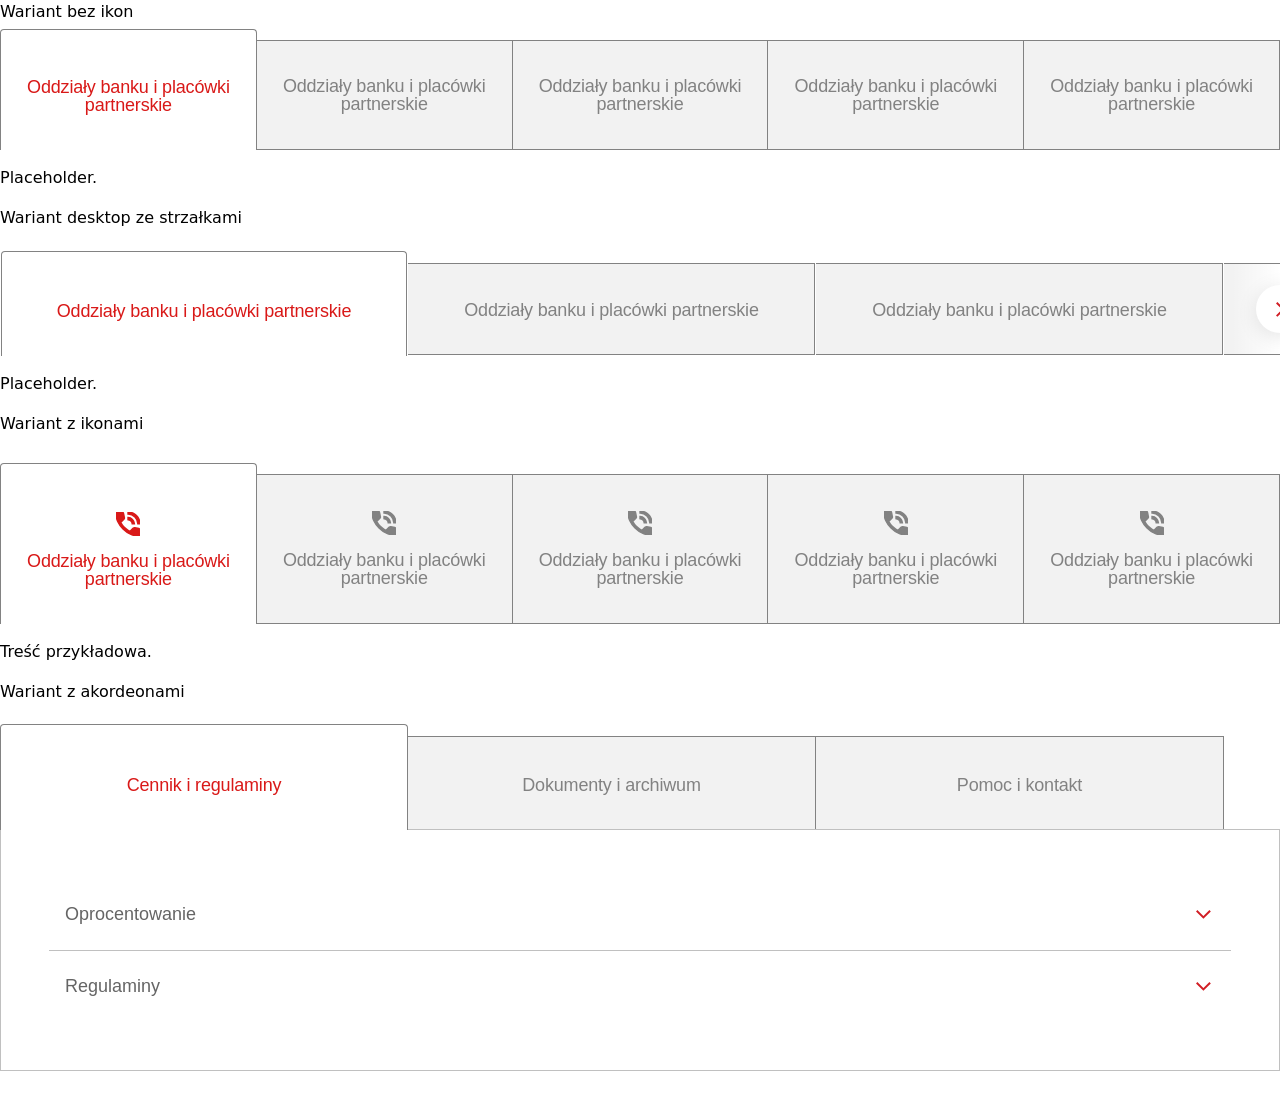
==== commit 3bab5fbe: "Improvment" ====
--- a/public/ptabs.html
+++ b/public/ptabs.html
@@ -171,7 +171,7 @@
           </div>
           <div class="ptabs__panel" role="tabpanel" id="acc-panel-1" aria-labelledby="acc-tab-1" tabindex="-1">
             <div class="paccordion-container">
-              <section class="paccordion-container__section paccordion-container__section--stacked" aria-label="Cennik i regulaminy">
+              <section class="paccordion-container__section" aria-label="Cennik i regulaminy">
                 <div class="paccordion paccordion--framed">
                   <div class="paccordion__item paccordion__item--l1" id="acc-1-item-1">
                     <div class="paccordion__heading" role="heading" aria-level="3">
--- a/public/assets/css/styles.css
+++ b/public/assets/css/styles.css
@@ -1084,8 +1084,13 @@
   .paccordion-container {
     --paccordion-gutter: 48px;
     width: 100%;
+    max-width: 1280px;
+    margin: 0 auto;
+  }
+}
+@media (min-width: 1680px) {
+  .paccordion-container {
     max-width: 1632px;
-    margin: 0 auto;
   }
 }
 .paccordion-container__section {
@@ -1377,8 +1382,13 @@
     --ptabs-tablist-height: auto;
     --ptabs-edge-padding: 0px;
     width: 100%;
+    max-width: 1280px;
+    margin: 0 auto;
+  }
+}
+@media (min-width: 1680px) {
+  .ptabs-container {
     max-width: 1632px;
-    margin: 0 auto;
   }
 }
 
@@ -1491,6 +1501,18 @@
   min-height: var(--ptabs-tab-height-active);
   margin-top: 0;
 }
+.ptabs:has(.ptabs__panel .paccordion--framed) .ptabs__tab:not([aria-selected=true]):not(.ptabs__tab--active) {
+  border-bottom: 0;
+}
+.ptabs:has(.ptabs__panel .paccordion--framed) .ptabs__tab[aria-selected=true],
+.ptabs:has(.ptabs__panel .paccordion--framed) .ptabs__tab--active {
+  z-index: 2;
+}
+.ptabs:has(.ptabs__panel .paccordion--framed) .ptabs__panel {
+  position: relative;
+  z-index: 1;
+  margin-top: -1px;
+}
 .ptabs__tab--adjacent-left {
   border-left: 0;
 }
